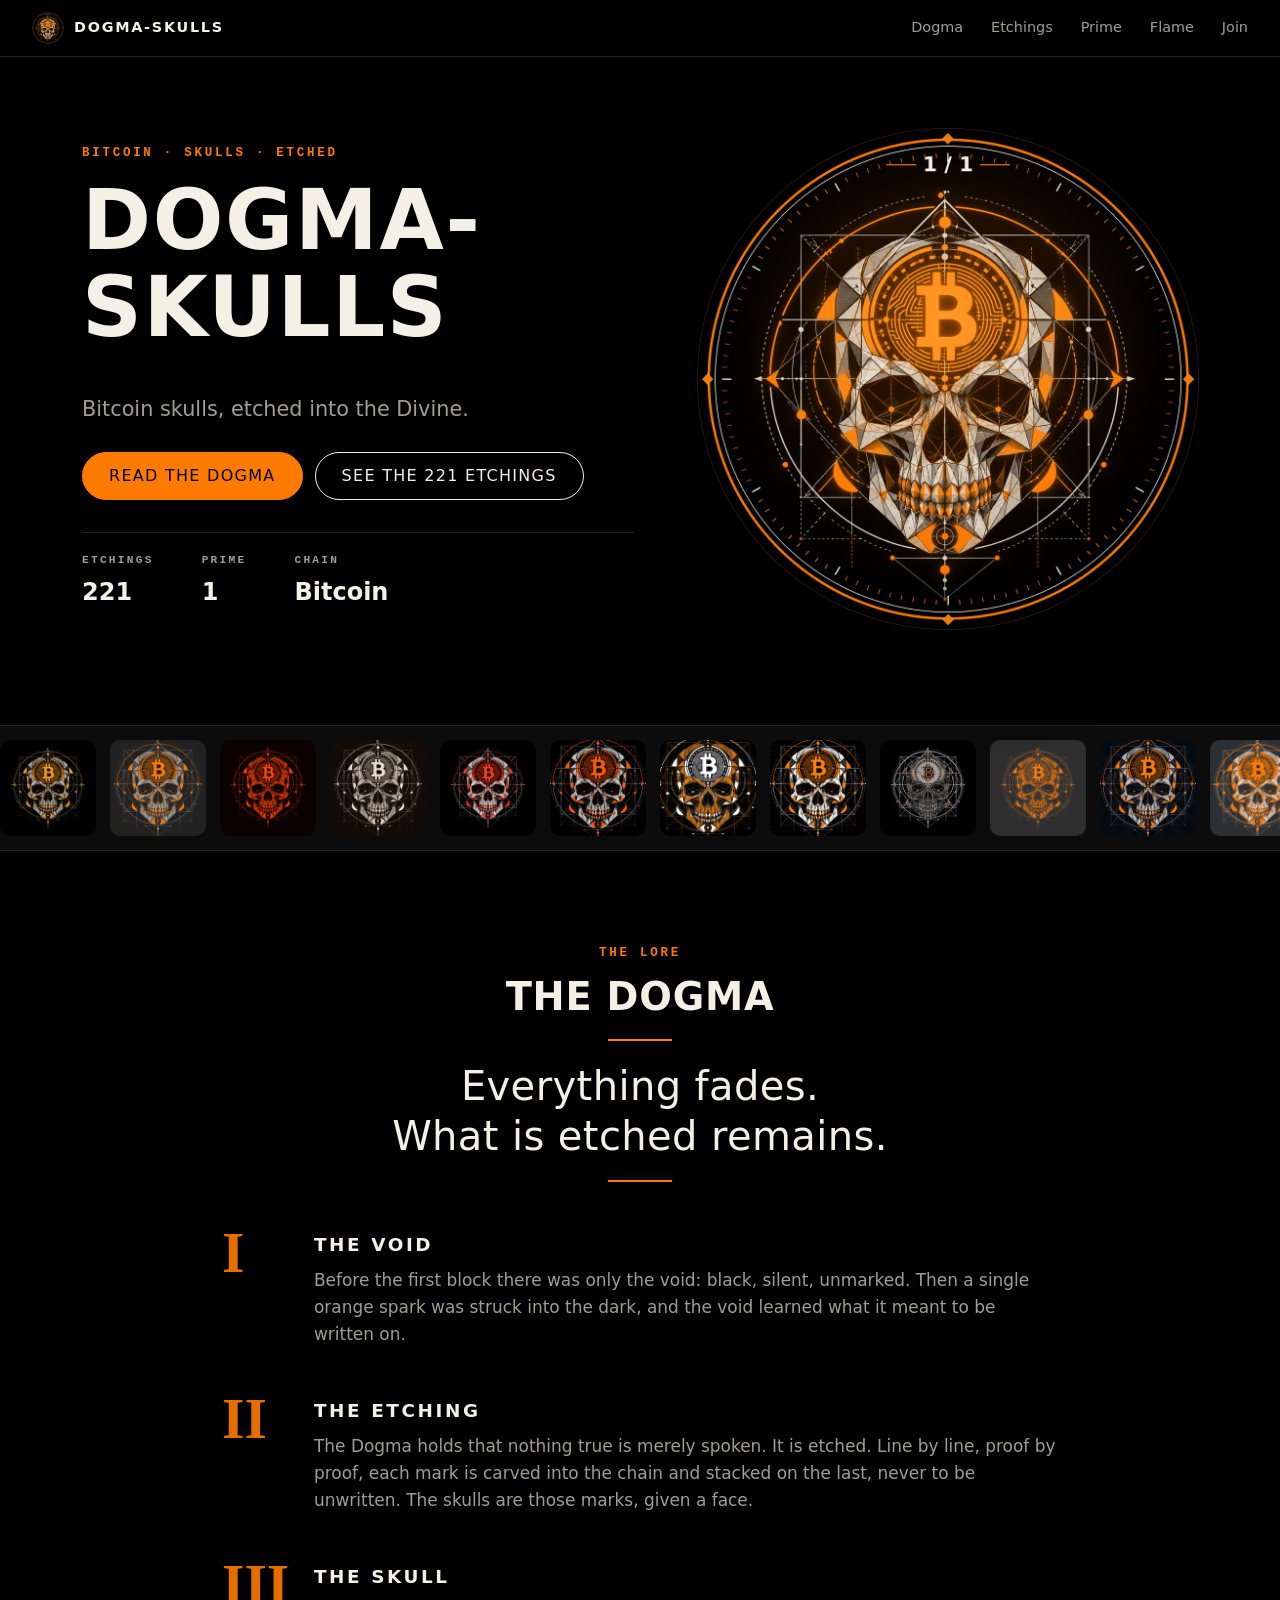
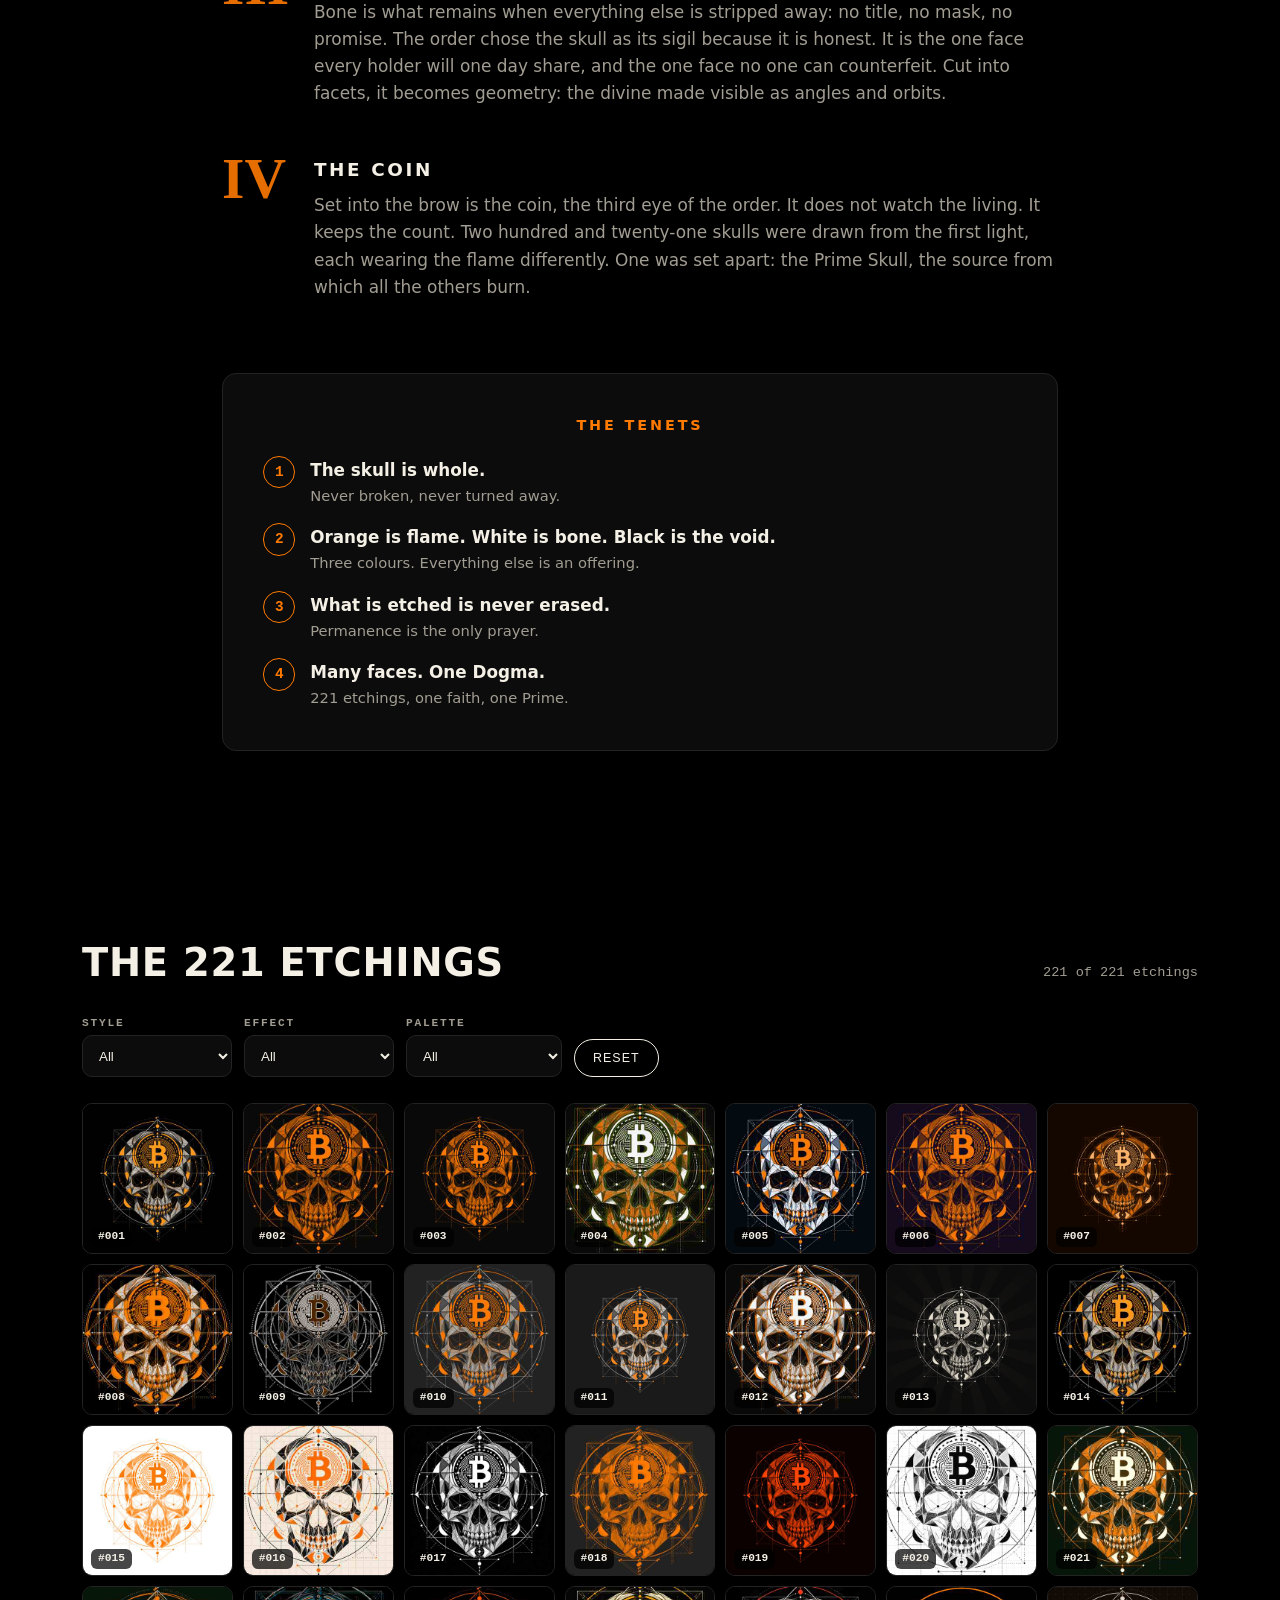
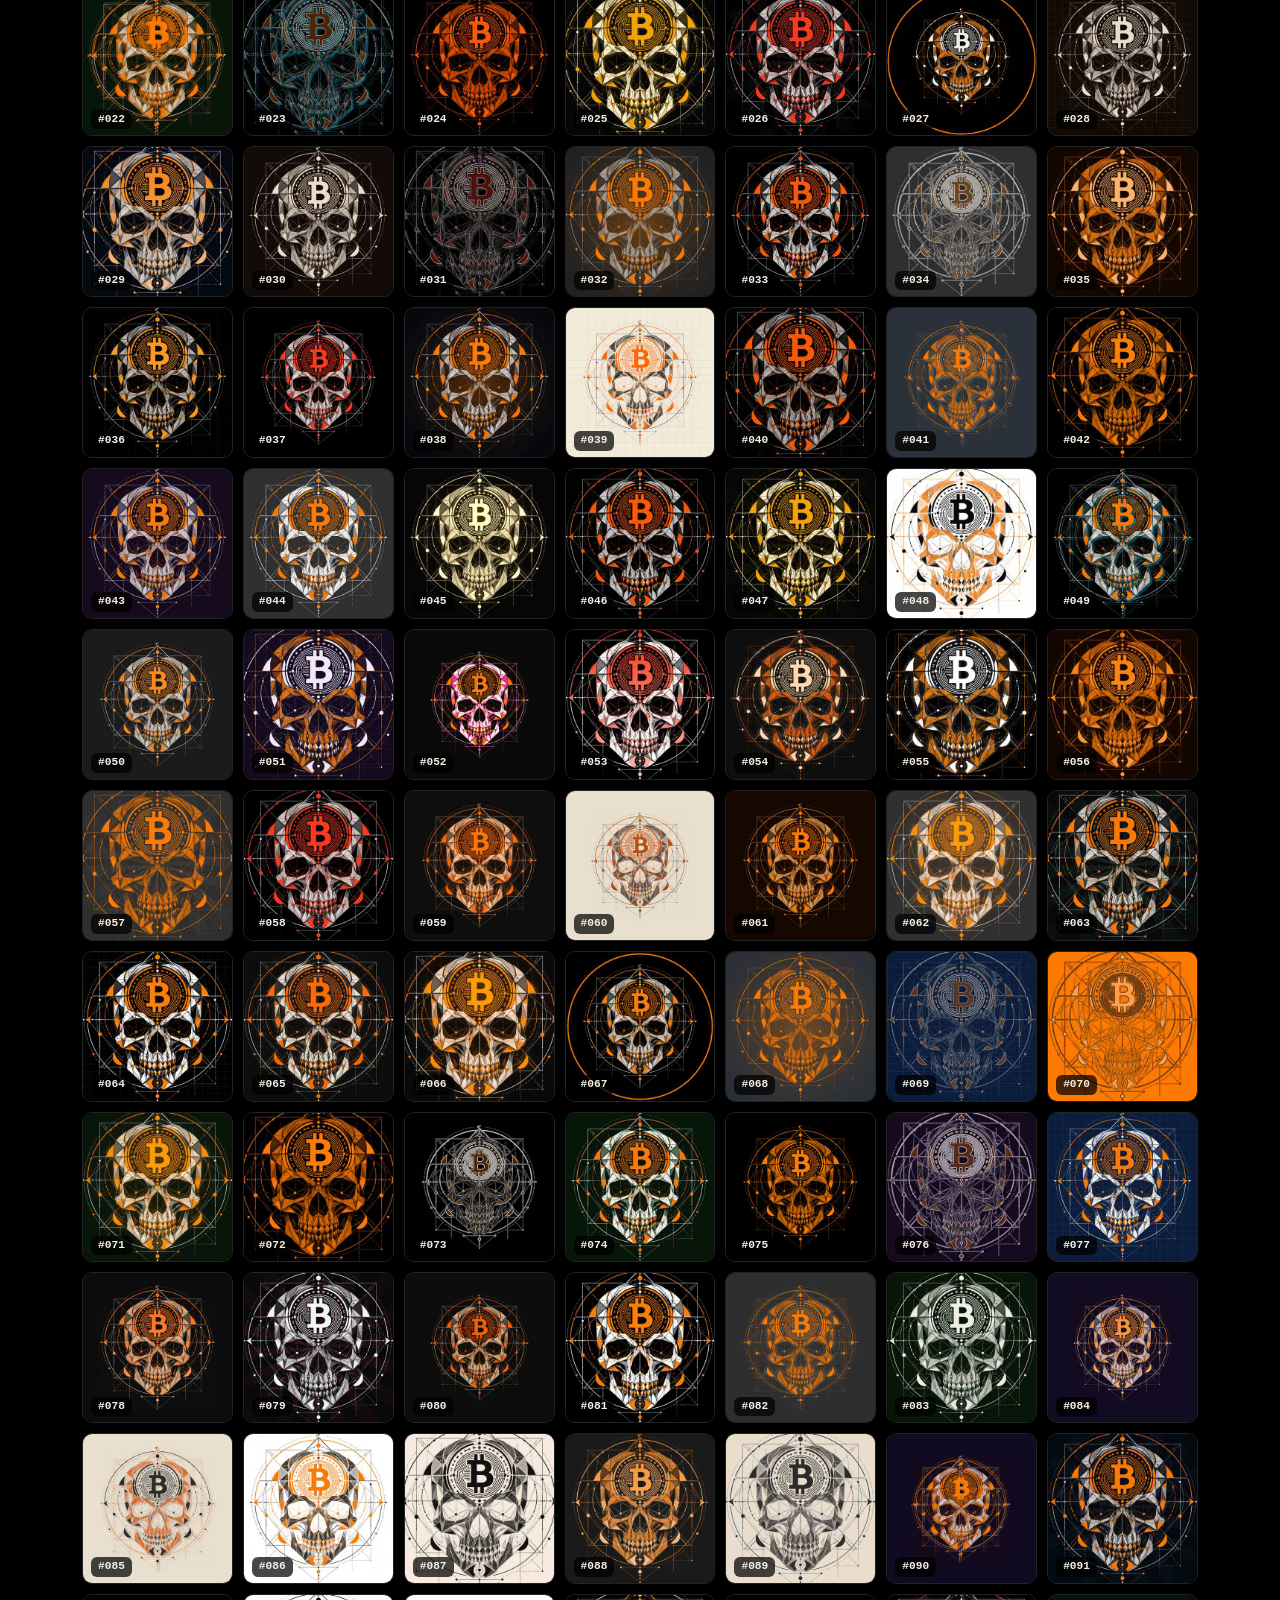
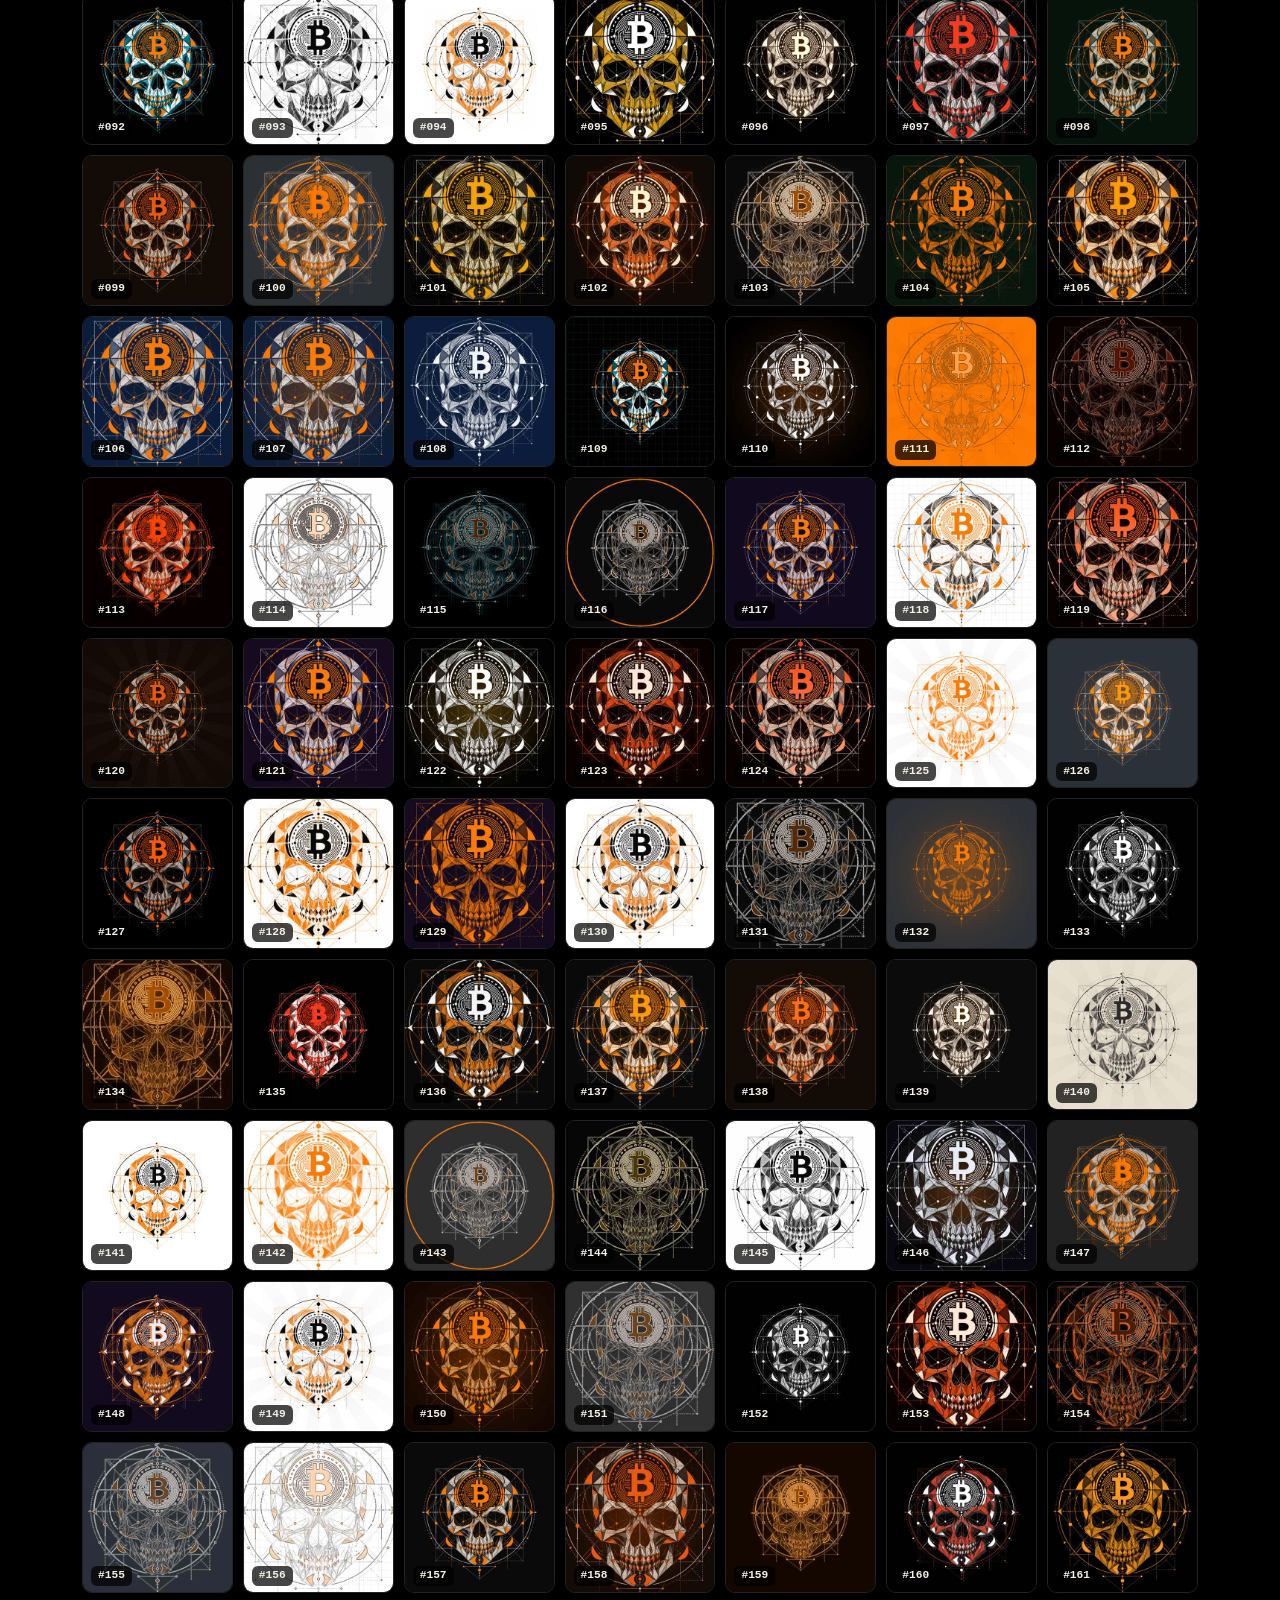
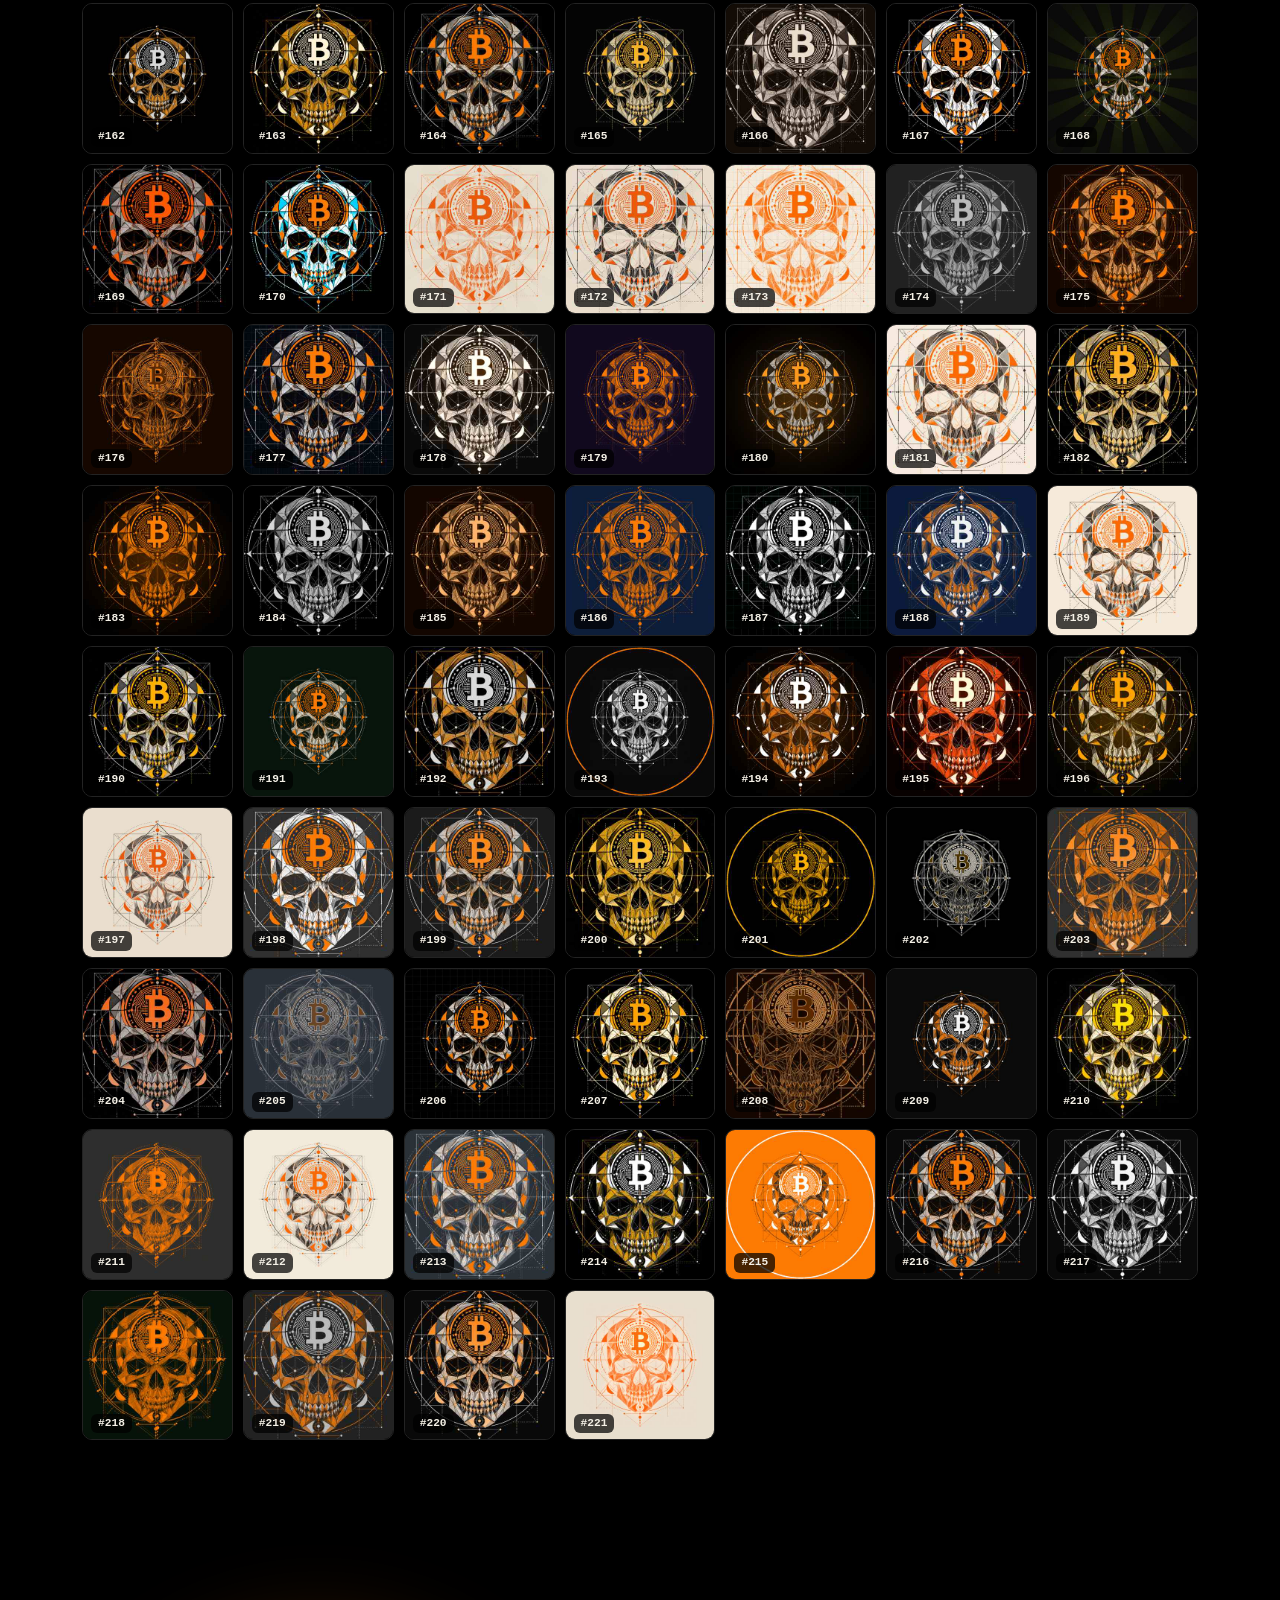
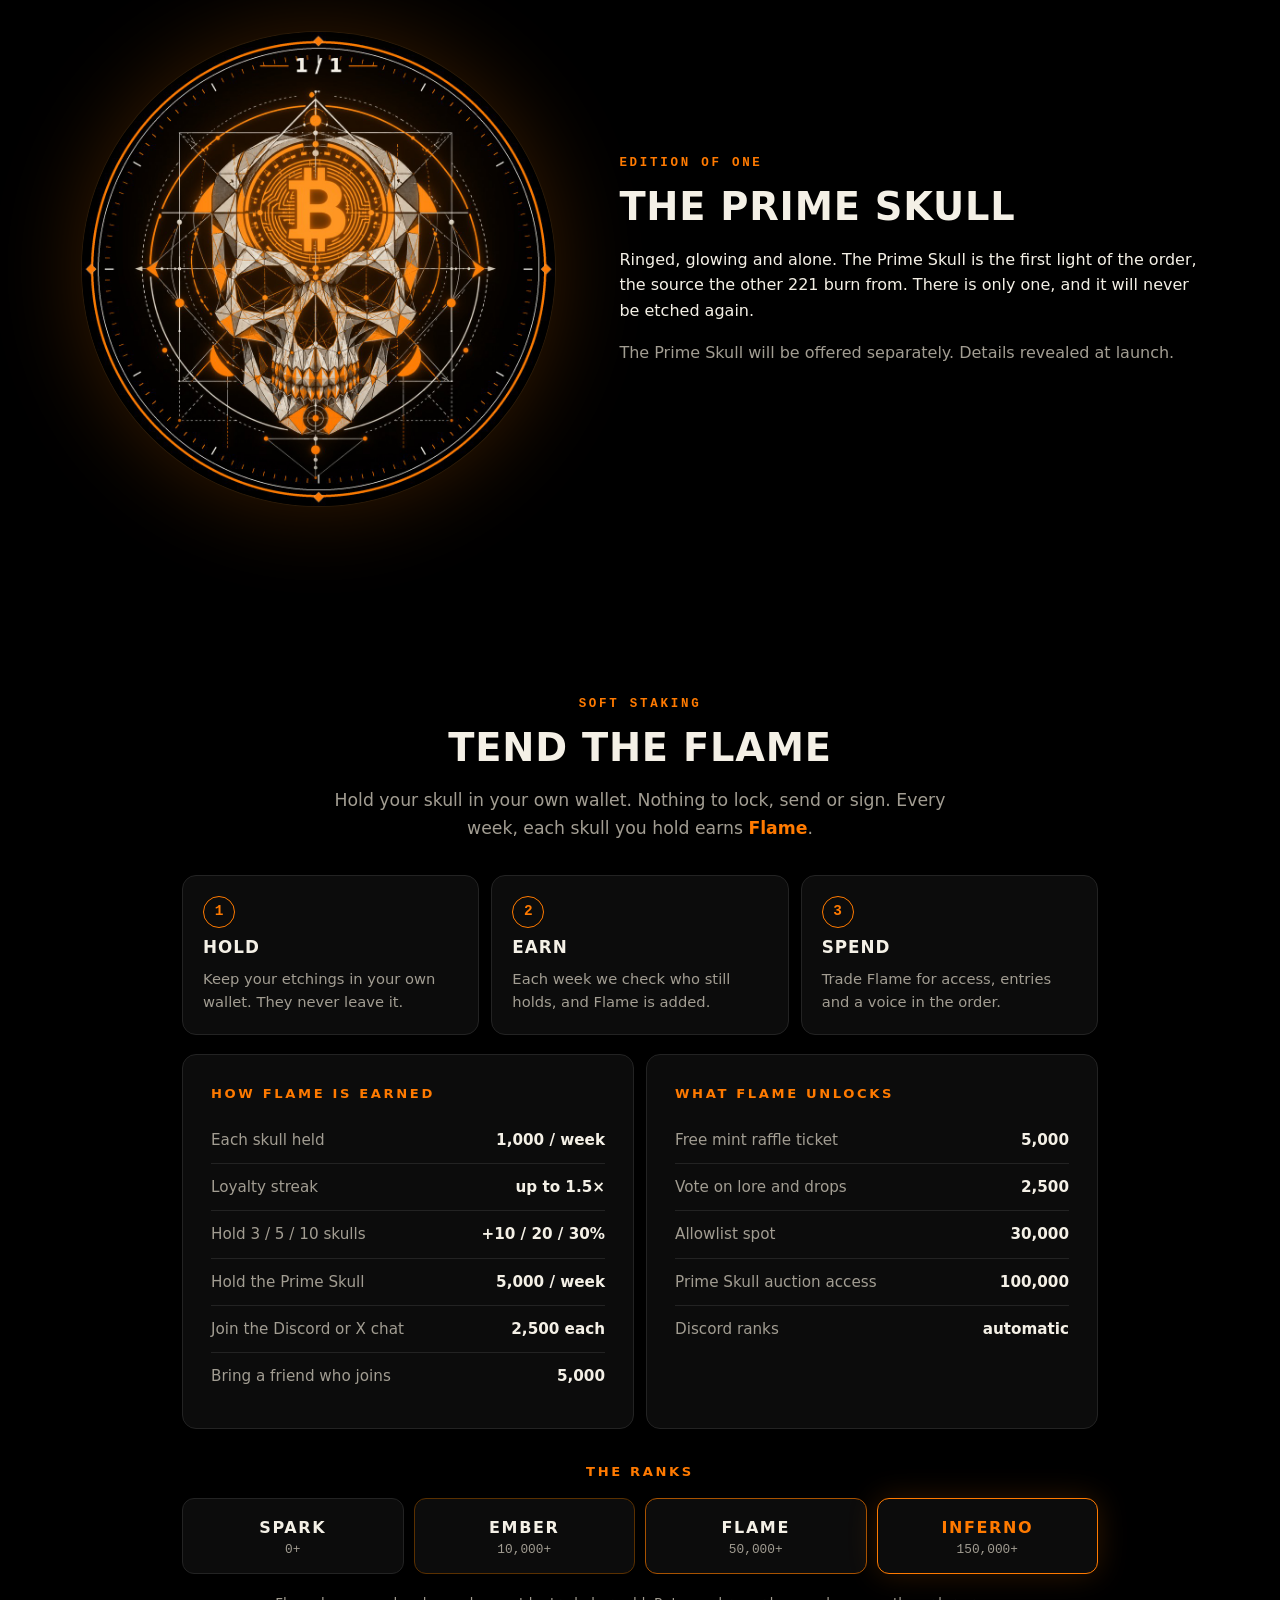
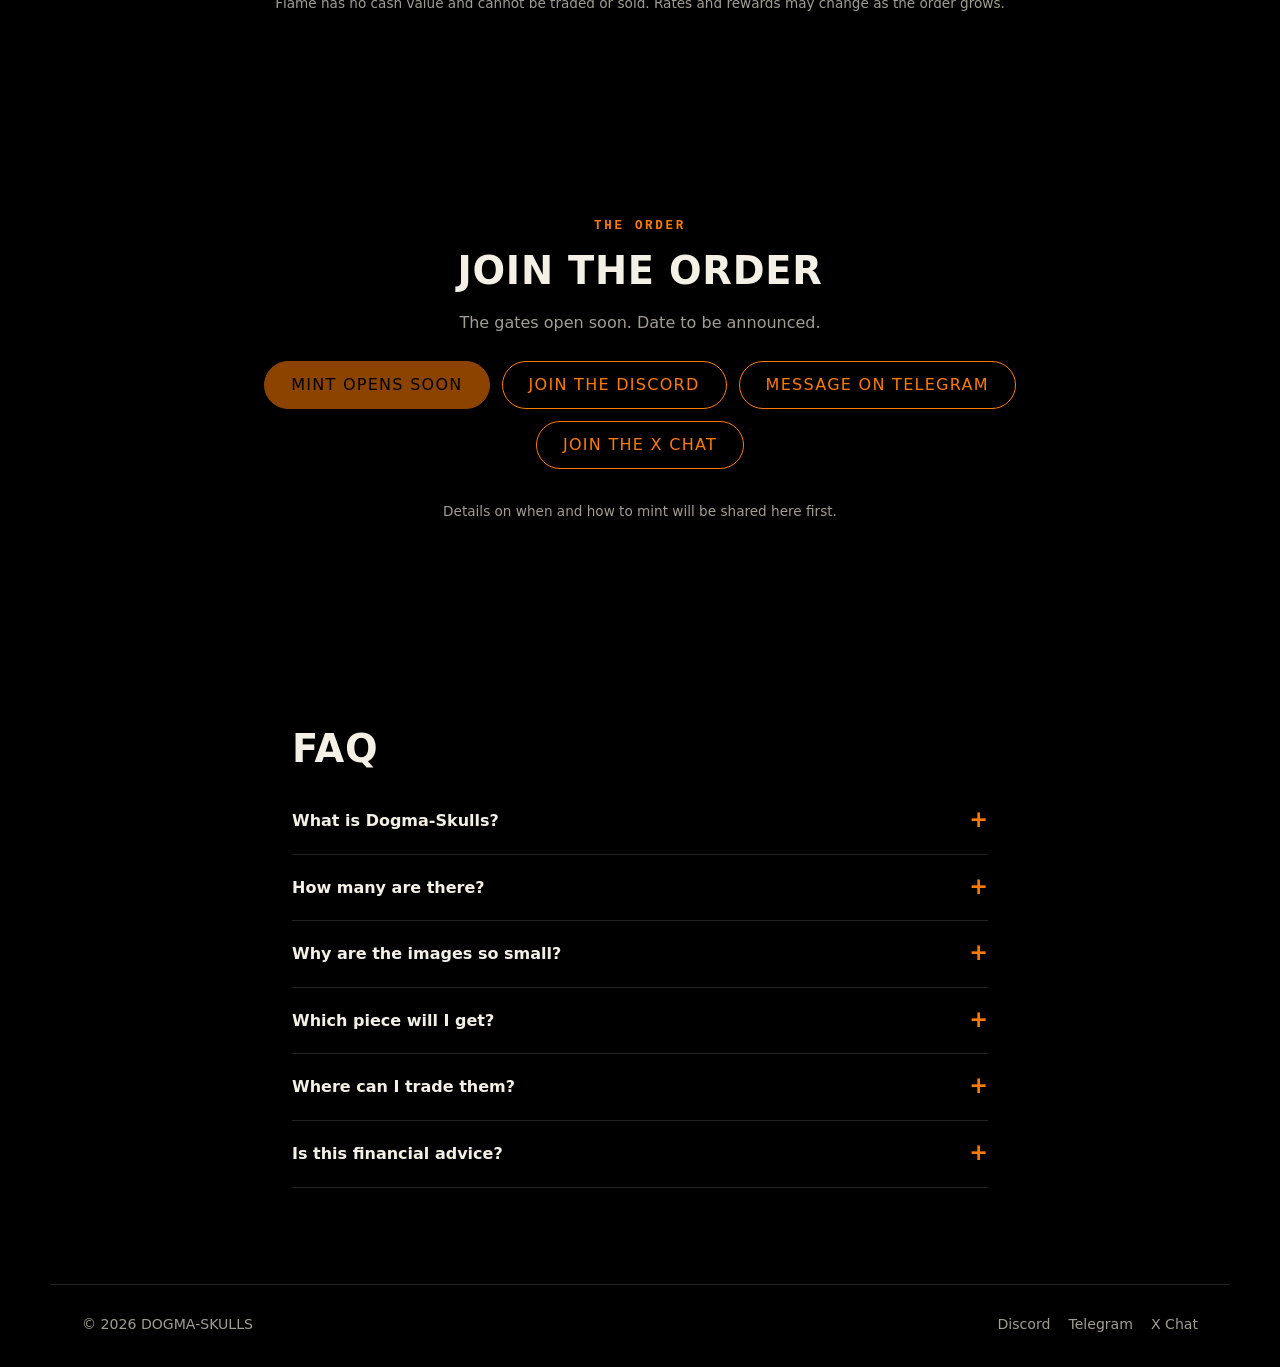
==== index.html @ 30223fea "Add Dogma-Skulls static site Full Cloudflare Pages site (gallery of 221 etchings, filters, lightbox," ====
<!doctype html>
<html lang="en">
<head>
<meta charset="utf-8">
<meta name="viewport" content="width=device-width, initial-scale=1, viewport-fit=cover">
<title>Dogma-Skulls — Bitcoin skulls, etched into the Divine</title>
<meta name="description" content="Dogma-Skulls: 221 geometric Bitcoin skull etchings in black, white and orange, plus one Prime Skull 1/1.">
<meta name="theme-color" content="#000000">
<link rel="icon" type="image/png" href="/favicon.png">
<link rel="apple-touch-icon" href="/apple-touch-icon.png">

<!-- Social previews: replace https://example.com with your real domain after you connect one -->
<meta property="og:type" content="website">
<meta property="og:title" content="Dogma-Skulls — Bitcoin skulls, etched into the Divine">
<meta property="og:description" content="221 geometric Bitcoin skull etchings, plus one Prime Skull 1/1.">
<meta property="og:image" content="https://example.com/og-image.jpg">
<meta name="twitter:card" content="summary_large_image">
<meta name="twitter:image" content="https://example.com/og-image.jpg">

<link rel="stylesheet" href="/styles.css">
</head>
<body>

<header class="nav" id="top">
  <a class="brand" href="#top" aria-label="Back to top">
    <img src="/favicon.png" width="32" height="32" alt="">
    <span data-site="name">DOGMA-SKULLS</span>
  </a>
  <nav aria-label="Primary">
    <a href="#lore">Dogma</a>
    <a href="#gallery">Etchings</a>
    <a href="#oneofone">Prime</a>
    <a href="#flame">Flame</a>
    <a href="#mint">Join</a>
  </nav>
</header>

<main>

  <!-- HERO -->
  <section class="hero">
    <div class="hero-text">
      <p class="eyebrow">Bitcoin · Skulls · Etched</p>
      <h1><span data-site="name">DOGMA-SKULLS</span></h1>
      <p class="lede" data-site="tagline">Bitcoin skulls, etched into the Divine.</p>
      <div class="cta">
        <a class="btn primary" href="#lore">Read the Dogma</a>
        <a class="btn" href="#gallery">See the 221 etchings</a>
      </div>
      <dl class="stats">
        <div><dt>Etchings</dt><dd id="statSupply">221</dd></div>
        <div><dt>Prime</dt><dd>1</dd></div>
        <div><dt>Chain</dt><dd>Bitcoin</dd></div>
      </dl>
    </div>
    <div class="hero-art">
      <img src="/img/featured-1of1.jpg" width="1024" height="1024" alt="The Prime Skull: a geometric skull with a Bitcoin coin on its brow, inside a ringed border" fetchpriority="high">
    </div>
  </section>

  <div class="strip" aria-hidden="true"><div class="strip-track" id="stripTrack"></div></div>

  <!-- LORE -->
  <section class="lore" id="lore">
    <p class="eyebrow">The lore</p>
    <h2>The Dogma</h2>
    <blockquote class="pull">Everything fades.<br>What is etched remains.</blockquote>

    <div class="chapters">
      <article>
        <span class="num">I</span>
        <h3>The Void</h3>
        <p>Before the first block there was only the void: black, silent, unmarked. Then a single orange spark was struck into the dark, and the void learned what it meant to be written on.</p>
      </article>
      <article>
        <span class="num">II</span>
        <h3>The Etching</h3>
        <p>The Dogma holds that nothing true is merely spoken. It is etched. Line by line, proof by proof, each mark is carved into the chain and stacked on the last, never to be unwritten. The skulls are those marks, given a face.</p>
      </article>
      <article>
        <span class="num">III</span>
        <h3>The Skull</h3>
        <p>Bone is what remains when everything else is stripped away: no title, no mask, no promise. The order chose the skull as its sigil because it is honest. It is the one face every holder will one day share, and the one face no one can counterfeit. Cut into facets, it becomes geometry: the divine made visible as angles and orbits.</p>
      </article>
      <article>
        <span class="num">IV</span>
        <h3>The Coin</h3>
        <p>Set into the brow is the coin, the third eye of the order. It does not watch the living. It keeps the count. Two hundred and twenty-one skulls were drawn from the first light, each wearing the flame differently. One was set apart: the Prime Skull, the source from which all the others burn.</p>
      </article>
    </div>

    <div class="tenets">
      <h3>The Tenets</h3>
      <ol>
        <li><strong>The skull is whole.</strong><span>Never broken, never turned away.</span></li>
        <li><strong>Orange is flame. White is bone. Black is the void.</strong><span>Three colours. Everything else is an offering.</span></li>
        <li><strong>What is etched is never erased.</strong><span>Permanence is the only prayer.</span></li>
        <li><strong>Many faces. One Dogma.</strong><span>221 etchings, one faith, one Prime.</span></li>
      </ol>
    </div>
  </section>

  <!-- GALLERY -->
  <section class="gallery" id="gallery">
    <div class="gallery-head">
      <h2>The 221 Etchings</h2>
      <p class="count" id="count" aria-live="polite"></p>
    </div>
    <div class="filters" role="group" aria-label="Filter the etchings">
      <label>Style <select id="fStyle"><option value="">All</option></select></label>
      <label>Effect <select id="fEffect"><option value="">All</option></select></label>
      <label>Palette <select id="fPalette"><option value="">All</option></select></label>
      <button class="btn small" id="reset" type="button">Reset</button>
    </div>
    <div class="grid" id="grid"></div>
    <p class="empty" id="empty" hidden>No etching matches those filters.</p>
  </section>

  <!-- 1/1 -->
  <section class="one" id="oneofone">
    <div class="one-art"><img src="/img/featured-1of1.jpg" width="1024" height="1024" loading="lazy" alt="The Prime Skull, the one-of-one"></div>
    <div class="one-text">
      <p class="eyebrow">Edition of one</p>
      <h2>The Prime Skull</h2>
      <p>Ringed, glowing and alone. The Prime Skull is the first light of the order, the source the other 221 burn from. There is only one, and it will never be etched again.</p>
      <p class="muted" id="oneNote"></p>
      <a class="btn primary" id="oneBtn" href="#mint" hidden>View the Prime Skull</a>
    </div>
  </section>

  <section class="flame" id="flame">
    <p class="eyebrow">Soft staking</p>
    <h2>Tend the Flame</h2>
    <p class="flame-lede">Hold your skull in your own wallet. Nothing to lock, send or sign. Every week, each skull you hold earns <strong>Flame</strong>.</p>

    <ol class="steps">
      <li><b>1</b><strong>Hold</strong><span>Keep your etchings in your own wallet. They never leave it.</span></li>
      <li><b>2</b><strong>Earn</strong><span>Each week we check who still holds, and Flame is added.</span></li>
      <li><b>3</b><strong>Spend</strong><span>Trade Flame for access, entries and a voice in the order.</span></li>
    </ol>

    <div class="panels">
      <div class="panel">
        <h3>How Flame is earned</h3>
        <ul>
          <li><span>Each skull held</span><b>1,000 / week</b></li>
          <li><span>Loyalty streak</span><b>up to 1.5&times;</b></li>
          <li><span>Hold 3 / 5 / 10 skulls</span><b>+10 / 20 / 30%</b></li>
          <li><span>Hold the Prime Skull</span><b>5,000 / week</b></li>
          <li><span>Join the Discord or X chat</span><b>2,500 each</b></li>
          <li><span>Bring a friend who joins</span><b>5,000</b></li>
        </ul>
      </div>
      <div class="panel">
        <h3>What Flame unlocks</h3>
        <ul>
          <li><span>Free mint raffle ticket</span><b>5,000</b></li>
          <li><span>Vote on lore and drops</span><b>2,500</b></li>
          <li><span>Allowlist spot</span><b>30,000</b></li>
          <li><span>Prime Skull auction access</span><b>100,000</b></li>
          <li><span>Discord ranks</span><b>automatic</b></li>
        </ul>
      </div>
    </div>

    <h3 class="ranks-title">The Ranks</h3>
    <div class="ranks">
      <div><strong>Spark</strong><span>0+</span></div>
      <div><strong>Ember</strong><span>10,000+</span></div>
      <div><strong>Flame</strong><span>50,000+</span></div>
      <div class="top"><strong>Inferno</strong><span>150,000+</span></div>
    </div>
    <p class="fine">Flame has no cash value and cannot be traded or sold. Rates and rewards may change as the order grows.</p>
  </section>

  <!-- JOIN -->
  <section class="mint" id="mint">
    <p class="eyebrow">The order</p>
    <h2>Join the Order</h2>
    <p class="muted" id="mintDate"></p>
    <div class="cta center">
      <a class="btn primary" id="mintBtn" href="#">Mint</a>
      <a class="btn" id="allowBtn" href="#" hidden>Join the allowlist</a>
      <a class="btn discord" id="discordBtn" href="#" hidden>Join the Discord</a>
      <a class="btn discord" id="telegramBtn" href="#" hidden>Message on Telegram</a>
      <a class="btn discord" id="xChatBtn" href="#" hidden>Join the X Chat</a>
    </div>
    <p class="fine">Details on when and how to mint will be shared here first.</p>
  </section>

  <!-- FAQ -->
  <section class="faq" id="faq">
    <h2>FAQ</h2>
    <details><summary>What is Dogma-Skulls?</summary><p>A Bitcoin-themed collection of 221 geometric skull etchings in black, white and orange, plus one 1/1 called the Prime Skull.</p></details>
    <details><summary>How many are there?</summary><p>221 etchings, plus the Prime Skull as a separate 1/1.</p></details>
    <details><summary>Why are the images so small?</summary><p>Each etching is a 400&times;400 image kept deliberately light, so it is practical to etch onto Bitcoin.</p></details>
    <details><summary>Which piece will I get?</summary><p>Edit this answer to match how your mint works (random, chosen, or revealed after minting).</p></details>
    <details><summary>Where can I trade them?</summary><p id="faqMarket">Secondary market details will be shared at launch.</p></details>
    <details><summary>Is this financial advice?</summary><p>No. Digital collectibles can lose value, and you should only spend what you are comfortable losing.</p></details>
  </section>
</main>

<footer class="footer">
  <span>&copy; <span id="year"></span> <span data-site="name">DOGMA-SKULLS</span></span>
  <span class="links" id="links"></span>
</footer>

<dialog id="lightbox" aria-label="Etching viewer">
  <button class="lb-close" id="lbClose" aria-label="Close">&times;</button>
  <button class="lb-nav prev" id="lbPrev" aria-label="Previous etching">&#8249;</button>
  <figure>
    <img id="lbImg" alt="" width="400" height="400">
    <figcaption>
      <strong id="lbTitle"></strong>
      <span id="lbTraits"></span>
    </figcaption>
  </figure>
  <button class="lb-nav next" id="lbNext" aria-label="Next etching">&#8250;</button>
</dialog>

<script src="/config.js"></script>
<script src="/app.js"></script>
</body>
</html>
---- styles.css ----
:root{
  --bg:#000; --panel:#0c0c0c; --line:#232323; --text:#f4f0e6; --muted:#a29d92;
  --orange:#ff7a00; --orange-soft:#ff9a3d; --radius:14px;
  --max:1180px; --gutter:clamp(16px,4vw,32px);
}
*{box-sizing:border-box}
[hidden]{display:none!important}
html{scroll-behavior:smooth;scroll-padding-top:72px;background:var(--bg)}
body{margin:0;background:var(--bg);color:var(--text);font:16px/1.6 system-ui,-apple-system,"Segoe UI",Roboto,Helvetica,Arial,sans-serif;-webkit-font-smoothing:antialiased}
img{display:block;max-width:100%;height:auto}
a{color:inherit}
h1,h2{line-height:1.05;letter-spacing:.02em;margin:0 0 .5em;text-transform:uppercase}
h1{font-size:clamp(2.6rem,8vw,5.2rem);font-weight:900}
h2{font-size:clamp(1.6rem,4vw,2.4rem);font-weight:800}
p{margin:0 0 1em}
section{max-width:var(--max);margin:0 auto;padding:clamp(48px,9vw,96px) var(--gutter)}
.eyebrow{font:600 .78rem/1 ui-monospace,SFMono-Regular,Menlo,monospace;letter-spacing:.22em;text-transform:uppercase;color:var(--orange);margin-bottom:1.1rem}
.muted{color:var(--muted)}
.fine{color:var(--muted);font-size:.85rem;text-align:center;margin-top:1.2rem}

/* nav */
.nav{position:sticky;top:0;z-index:20;display:flex;justify-content:space-between;align-items:center;gap:16px;padding:12px var(--gutter);background:rgba(0,0,0,.82);backdrop-filter:blur(10px);border-bottom:1px solid var(--line)}
.brand{display:flex;align-items:center;gap:10px;text-decoration:none;font-weight:800;letter-spacing:.12em;font-size:.9rem}
.brand img{border-radius:50%}
.nav nav{display:flex;gap:clamp(12px,3vw,28px)}
.nav nav a{text-decoration:none;color:var(--muted);font-size:.9rem;transition:color .15s}
.nav nav a:hover{color:var(--orange)}

/* buttons */
.btn{display:inline-flex;align-items:center;justify-content:center;min-height:48px;padding:0 26px;border:1.5px solid var(--text);border-radius:999px;background:transparent;color:var(--text);font:700 .9rem/1 inherit;letter-spacing:.08em;text-transform:uppercase;text-decoration:none;cursor:pointer;transition:transform .15s,background .15s,color .15s,border-color .15s}
.btn:hover{transform:translateY(-2px);border-color:var(--orange);color:var(--orange)}
.btn.primary{background:var(--orange);border-color:var(--orange);color:#000}
.btn.primary:hover{background:var(--orange-soft);border-color:var(--orange-soft);color:#000}
.btn.discord{border-color:var(--orange);color:var(--orange)}
.btn.discord:hover{background:var(--orange);color:#000}
.btn.small{min-height:38px;padding:0 18px;font-size:.78rem}
.btn[aria-disabled="true"]{opacity:.55;pointer-events:none}
.btn:focus-visible,select:focus-visible,summary:focus-visible,.tile:focus-visible,.lb-nav:focus-visible,.lb-close:focus-visible{outline:2px solid var(--orange);outline-offset:3px}

/* hero */
.hero{display:grid;grid-template-columns:1.05fr .95fr;gap:clamp(24px,5vw,64px);align-items:center;padding-top:clamp(32px,6vw,72px)}
.lede{font-size:clamp(1.05rem,2.2vw,1.3rem);color:var(--muted);max-width:34ch}
.cta{display:flex;flex-wrap:wrap;gap:12px;margin:1.6rem 0 2rem}
.cta.center{justify-content:center}
.stats{display:flex;gap:clamp(20px,5vw,48px);margin:0;padding-top:1.4rem;border-top:1px solid var(--line)}
.stats dt{font:600 .7rem/1 ui-monospace,Menlo,monospace;letter-spacing:.2em;text-transform:uppercase;color:var(--muted);margin-bottom:.4rem}
.stats dd{margin:0;font-size:1.5rem;font-weight:800}
.hero-art{position:relative;isolation:isolate}
.hero-art::before{content:"";position:absolute;inset:6%;z-index:-1;border-radius:50%;background:radial-gradient(circle,rgba(255,122,0,.42),rgba(255,122,0,0) 68%);filter:blur(28px)}
.hero-art img{border-radius:50%;box-shadow:0 0 0 1px #2a1a08,0 30px 80px rgba(0,0,0,.7)}

/* strip */
.strip{overflow:hidden;border-block:1px solid var(--line);background:var(--panel);padding:14px 0}
.strip-track{display:flex;gap:14px;width:max-content;animation:slide 70s linear infinite}
.strip-track img{width:96px;height:96px;border-radius:10px;flex:none}
@keyframes slide{to{transform:translateX(-50%)}}

/* lore */
.lore{max-width:900px}
.lore>.eyebrow,.lore>h2{text-align:center}
.pull{margin:1.4rem auto 3rem;padding:0;text-align:center;font-size:clamp(1.5rem,4.2vw,2.5rem);font-weight:300;line-height:1.25;letter-spacing:.01em;color:var(--text)}
.pull::before,.pull::after{content:"";display:block;width:64px;height:2px;background:var(--orange);margin:1.2rem auto}
.chapters{display:grid;gap:clamp(28px,5vw,48px);margin-bottom:clamp(40px,7vw,72px)}
.chapters article{position:relative;padding-left:clamp(56px,10vw,92px)}
.chapters .num{position:absolute;left:0;top:-.1em;font:900 clamp(2.4rem,6vw,3.6rem)/1 Georgia,"Times New Roman",serif;color:var(--orange);opacity:.9}
.chapters h3{margin:0 0 .4em;font-size:1.15rem;letter-spacing:.14em;text-transform:uppercase}
.chapters p{margin:0;color:var(--muted);font-size:1.06rem}
.tenets{border:1px solid var(--line);border-radius:var(--radius);background:var(--panel);padding:clamp(22px,4vw,40px)}
.tenets h3{margin:0 0 1.2rem;text-align:center;letter-spacing:.2em;text-transform:uppercase;font-size:.9rem;color:var(--orange)}
.tenets ol{margin:0;padding:0;list-style:none;counter-reset:t;display:grid;gap:16px}
.tenets li{counter-increment:t;display:grid;grid-template-columns:2.2rem 1fr;column-gap:12px;align-items:baseline}
.tenets li::before{content:counter(t);grid-row:span 2;font:700 .9rem/1 ui-monospace,Menlo,monospace;color:var(--orange);border:1px solid var(--orange);border-radius:50%;width:1.9rem;height:1.9rem;display:grid;place-items:center}
.tenets li strong{font-size:1.05rem}
.tenets li span{color:var(--muted);font-size:.92rem}

/* about (unused, kept for reuse) */
.about{max-width:860px;text-align:center}
.about p{color:var(--muted);font-size:1.08rem}
.pillars{list-style:none;margin:2.4rem 0 0;padding:0;display:grid;grid-template-columns:repeat(3,1fr);gap:14px;text-align:left}
.pillars li{background:var(--panel);border:1px solid var(--line);border-radius:var(--radius);padding:20px}
.pillars strong{display:block;margin-bottom:6px;color:var(--orange);letter-spacing:.04em}
.pillars span{color:var(--muted);font-size:.92rem}

/* gallery */
.gallery-head{display:flex;justify-content:space-between;align-items:baseline;gap:16px;flex-wrap:wrap}
.count{color:var(--muted);font:500 .85rem/1 ui-monospace,Menlo,monospace}
.filters{display:flex;flex-wrap:wrap;gap:12px;align-items:end;margin:1rem 0 1.6rem}
.filters label{display:grid;gap:6px;font:600 .7rem/1 ui-monospace,Menlo,monospace;letter-spacing:.16em;text-transform:uppercase;color:var(--muted)}
select{min-height:42px;min-width:150px;padding:0 12px;background:var(--panel);color:var(--text);border:1px solid var(--line);border-radius:10px;font:500 .9rem inherit}
.grid{display:grid;grid-template-columns:repeat(auto-fill,minmax(148px,1fr));gap:10px}
.tile{position:relative;padding:0;border:1px solid var(--line);border-radius:10px;overflow:hidden;background:var(--panel);cursor:pointer;aspect-ratio:1;transition:transform .15s,border-color .15s}
.tile:hover{transform:translateY(-3px);border-color:var(--orange)}
.tile img{width:100%;height:100%;object-fit:cover}
.tile span{position:absolute;left:8px;bottom:6px;padding:2px 7px;border-radius:6px;background:rgba(0,0,0,.72);font:600 .7rem/1.4 ui-monospace,Menlo,monospace;color:var(--text)}
.empty{text-align:center;color:var(--muted);padding:3rem 0}

/* 1/1 */
.one{display:grid;grid-template-columns:.9fr 1.1fr;gap:clamp(24px,5vw,64px);align-items:center}
.one-art img{border-radius:50%;box-shadow:0 0 0 1px #2a1a08,0 0 90px rgba(255,122,0,.22)}

/* mint */
.mint{text-align:center;max-width:860px}
.prices{display:grid;grid-template-columns:repeat(auto-fit,minmax(220px,1fr));gap:14px;margin:1.6rem 0}
.price{background:var(--panel);border:1px solid var(--line);border-radius:var(--radius);padding:26px 20px}
.price.hot{border-color:var(--orange);box-shadow:0 0 40px rgba(255,122,0,.12)}
.price small{display:block;font:600 .7rem/1 ui-monospace,Menlo,monospace;letter-spacing:.2em;text-transform:uppercase;color:var(--muted);margin-bottom:.7rem}
.price b{display:block;font-size:2rem;font-weight:900}
.price em{font-style:normal;color:var(--muted);font-size:.9rem}

/* faq */
.faq{max-width:760px}
details{border-bottom:1px solid var(--line);padding:4px 0}
summary{cursor:pointer;list-style:none;padding:16px 0;font-weight:700;display:flex;justify-content:space-between;gap:12px}
summary::-webkit-details-marker{display:none}
summary::after{content:"+";color:var(--orange);font-size:1.4rem;line-height:1}
details[open] summary::after{content:"−"}
details p{color:var(--muted);padding-bottom:12px}

/* footer */
.footer{display:flex;flex-wrap:wrap;justify-content:space-between;gap:12px;max-width:var(--max);margin:0 auto;padding:28px var(--gutter) calc(28px + env(safe-area-inset-bottom));border-top:1px solid var(--line);color:var(--muted);font-size:.88rem}
.links{display:flex;gap:18px}
.links a{text-decoration:none}.links a:hover{color:var(--orange)}

/* lightbox */
dialog{width:min(94vw,560px);padding:20px;border:1px solid var(--line);border-radius:18px;background:#050505;color:var(--text)}
dialog::backdrop{background:rgba(0,0,0,.86);backdrop-filter:blur(4px)}
dialog figure{margin:0;text-align:center}
dialog img{width:100%;max-width:440px;height:auto;margin:0 auto;border-radius:12px}
figcaption{display:grid;gap:4px;margin-top:14px}
#lbTraits{color:var(--muted);font-size:.9rem}
.lb-close{position:absolute;top:8px;right:10px;width:44px;height:44px;background:none;border:0;color:var(--text);font-size:2rem;cursor:pointer}
.lb-nav{position:absolute;top:50%;transform:translateY(-50%);width:44px;height:64px;background:rgba(0,0,0,.55);border:1px solid var(--line);border-radius:10px;color:var(--text);font-size:2rem;cursor:pointer}
.lb-nav.prev{left:-6px}.lb-nav.next{right:-6px}
.lb-nav:hover,.lb-close:hover{color:var(--orange)}

@media (max-width:820px){
  .hero,.one{grid-template-columns:1fr}
  .hero-art{order:-1;max-width:420px;margin:0 auto}
  .one-art{max-width:380px;margin:0 auto}
  .pillars{grid-template-columns:1fr}
  .nav nav a:nth-child(2){display:none}
}
@media (max-width:480px){
  .grid{grid-template-columns:repeat(3,1fr);gap:6px}
  .tile span{font-size:.62rem;left:5px;bottom:4px}
  select{min-width:0;width:100%}
  .filters label{flex:1 1 140px}
}

/* flame / soft staking */
.flame{max-width:980px;text-align:center}
.flame-lede{color:var(--muted);font-size:1.08rem;max-width:56ch;margin:0 auto 2rem}
.flame-lede strong{color:var(--orange)}
.steps{list-style:none;margin:0 0 1.2rem;padding:0;display:grid;grid-template-columns:repeat(3,1fr);gap:12px;text-align:left}
.steps li{background:var(--panel);border:1px solid var(--line);border-radius:14px;padding:20px;display:grid;gap:6px}
.steps b{width:2rem;height:2rem;display:grid;place-items:center;border:1px solid var(--orange);border-radius:50%;color:var(--orange);font:700 .9rem/1 ui-monospace,Menlo,monospace}
.steps strong{font-size:1.05rem;letter-spacing:.06em;text-transform:uppercase}
.steps span{color:var(--muted);font-size:.92rem}
.panels{display:grid;grid-template-columns:1fr 1fr;gap:12px;text-align:left;margin-bottom:2rem}
.panel{background:var(--panel);border:1px solid var(--line);border-radius:14px;padding:clamp(18px,3vw,28px)}
.panel h3{margin:0 0 .8rem;font-size:.82rem;letter-spacing:.2em;text-transform:uppercase;color:var(--orange)}
.panel ul{list-style:none;margin:0;padding:0}
.panel li{display:flex;justify-content:space-between;gap:14px;padding:11px 0;border-top:1px solid var(--line);font-size:.95rem}
.panel li:first-child{border-top:0}
.panel li span{color:var(--muted)}
.panel li b{white-space:nowrap;color:var(--text)}
.ranks-title{margin:0 0 1rem;font-size:.82rem;letter-spacing:.2em;text-transform:uppercase;color:var(--orange)}
.ranks{display:grid;grid-template-columns:repeat(4,1fr);gap:10px}
.ranks div{border:1px solid var(--line);border-radius:12px;padding:16px 8px;background:var(--panel);display:grid;gap:4px}
.ranks strong{letter-spacing:.1em;text-transform:uppercase}
.ranks span{color:var(--muted);font:500 .8rem/1 ui-monospace,Menlo,monospace}
.ranks div:nth-child(2){border-color:#5a3000}
.ranks div:nth-child(3){border-color:#a85200}
.ranks .top{border-color:var(--orange);box-shadow:0 0 30px rgba(255,122,0,.18)}
.ranks .top strong{color:var(--orange)}
@media (max-width:760px){.steps,.panels{grid-template-columns:1fr}.ranks{grid-template-columns:repeat(2,1fr)}}
@media (max-width:520px){.nav nav a:nth-child(3){display:none}}
@media (prefers-reduced-motion:reduce){
  html{scroll-behavior:auto}
  .strip-track{animation:none}
  .btn,.tile{transition:none}
}
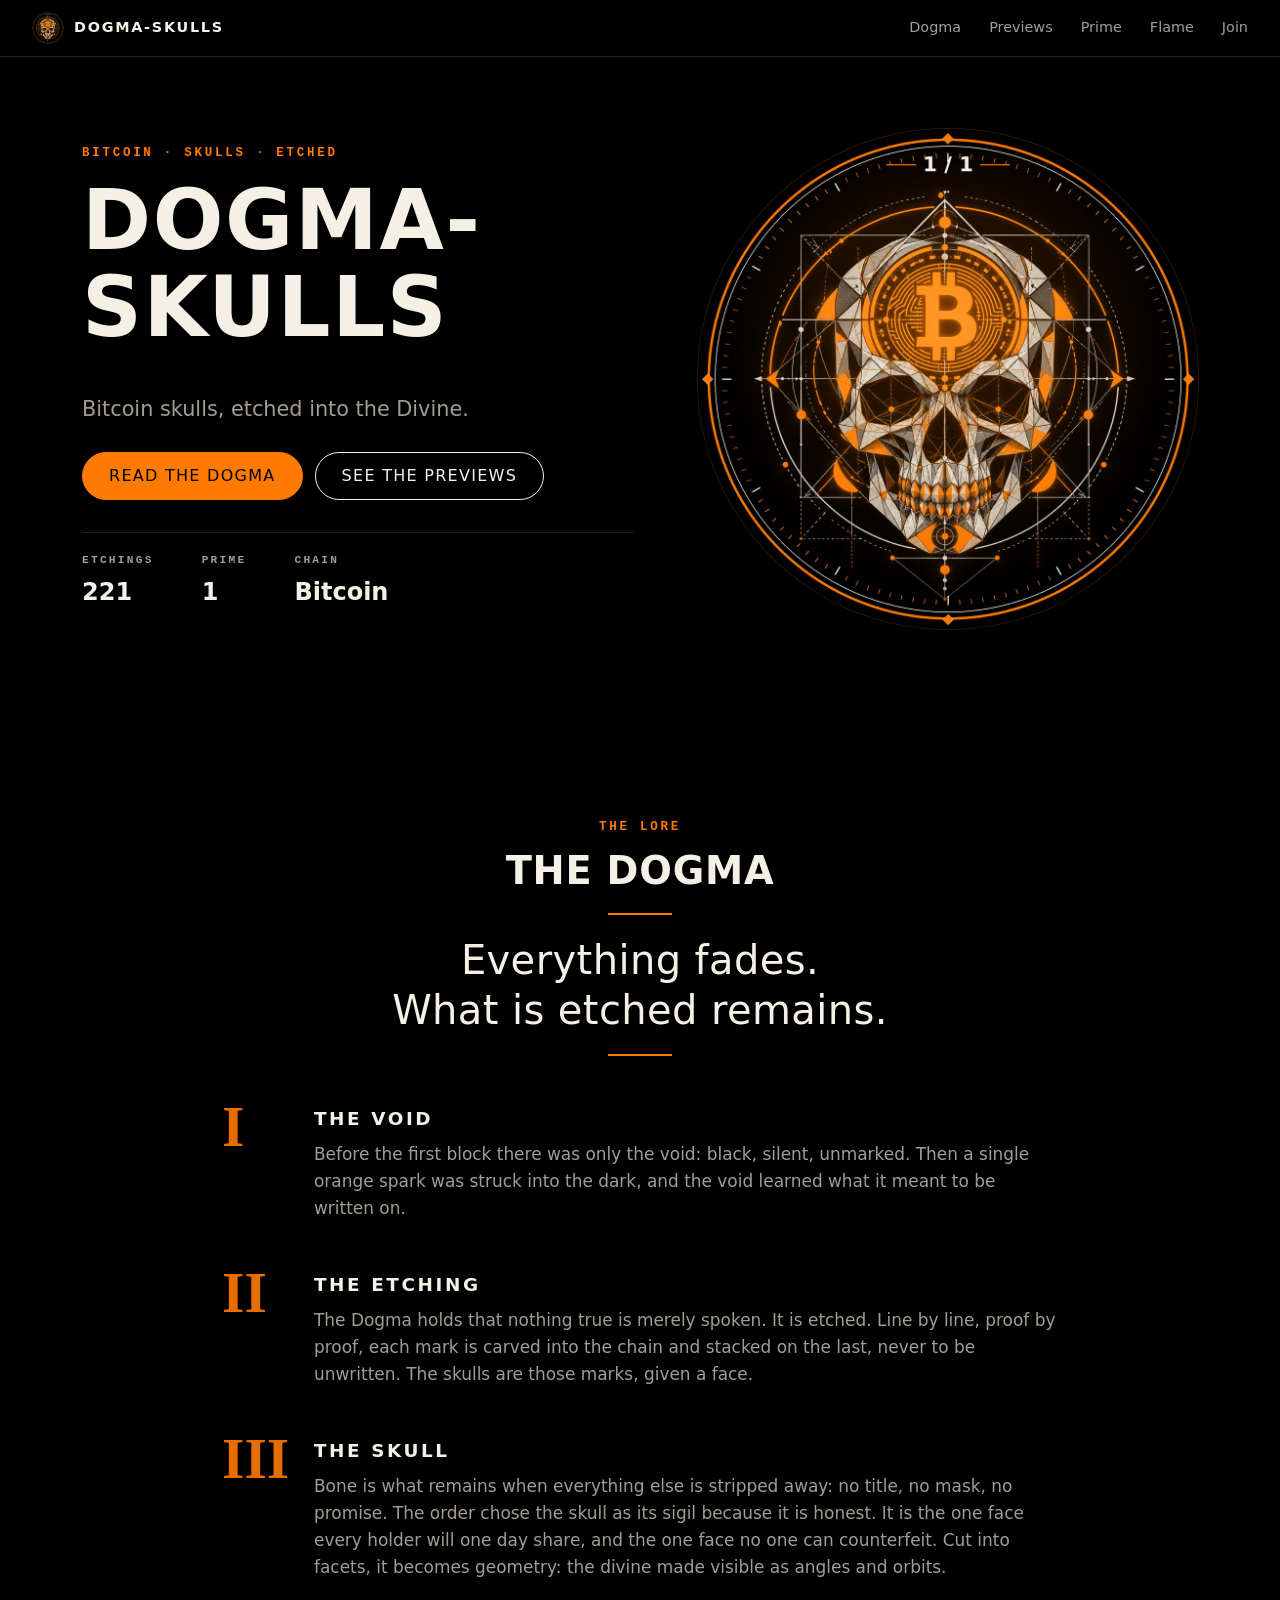
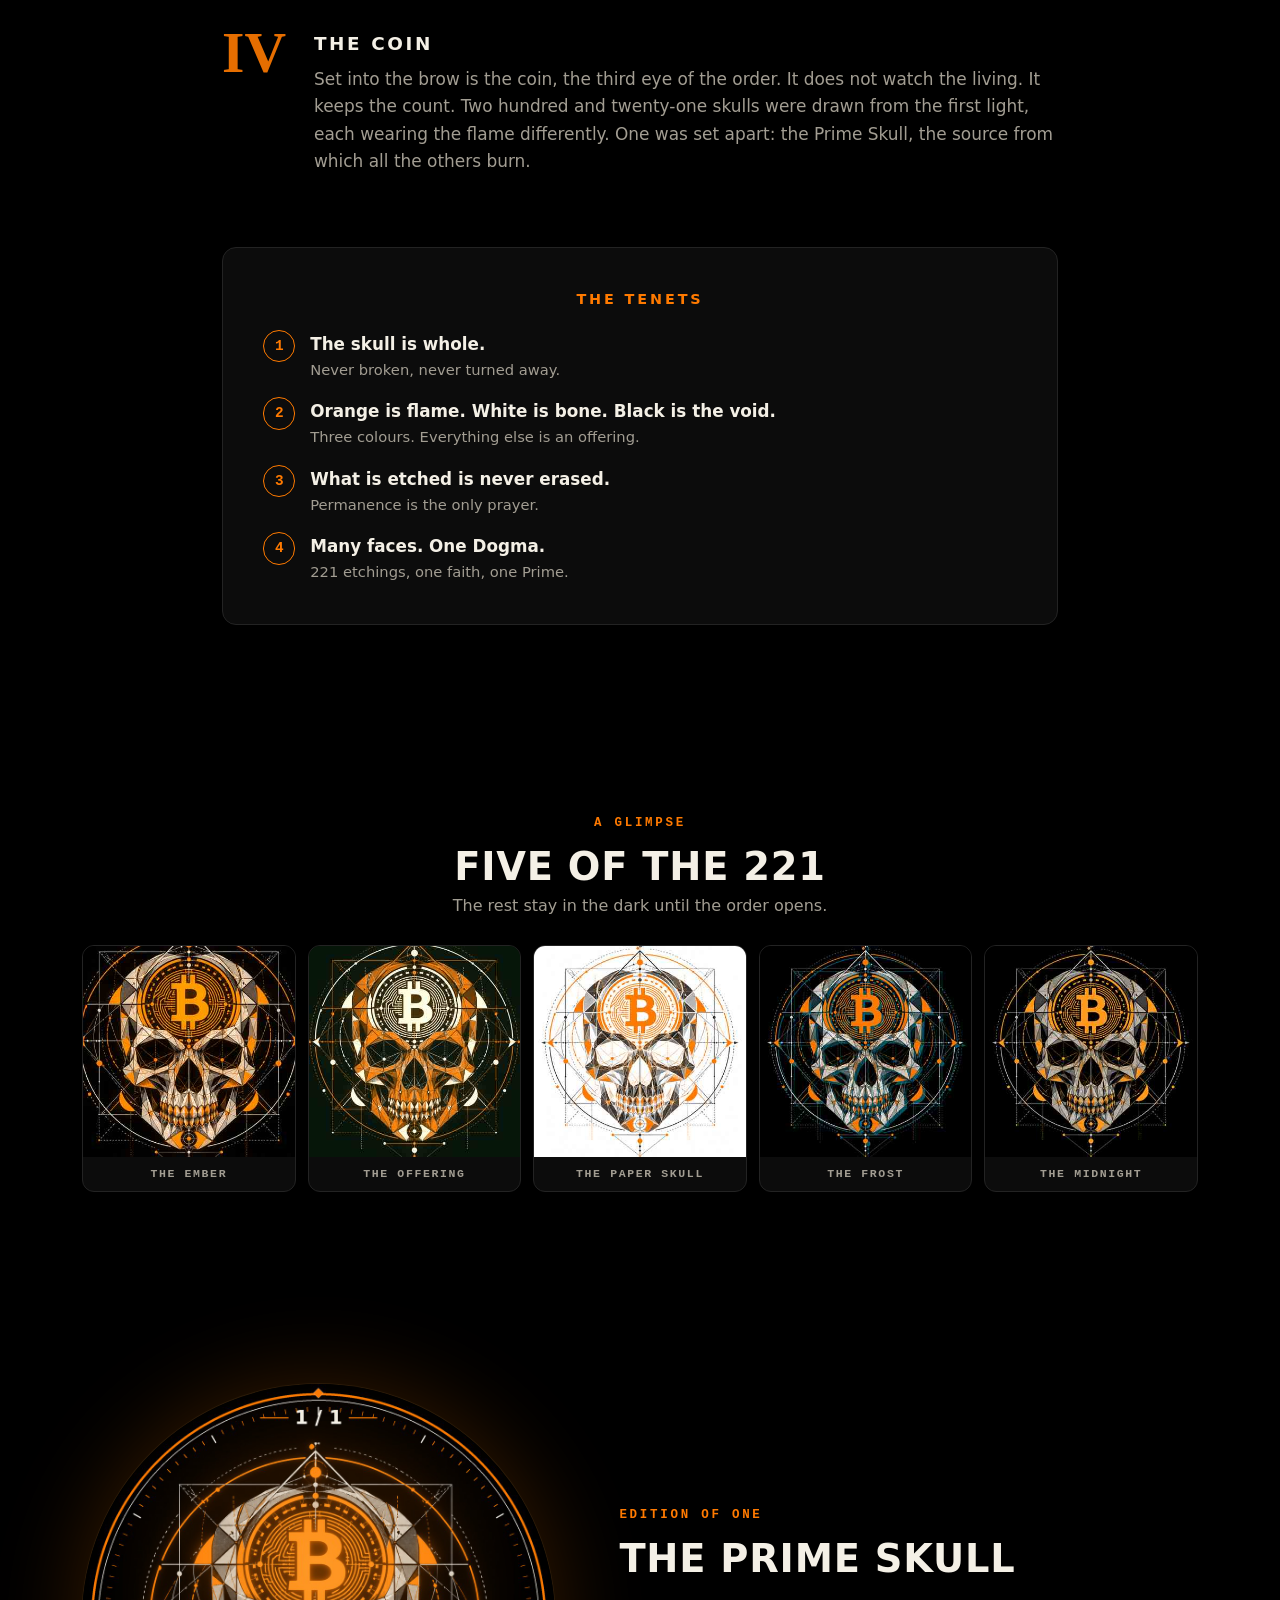
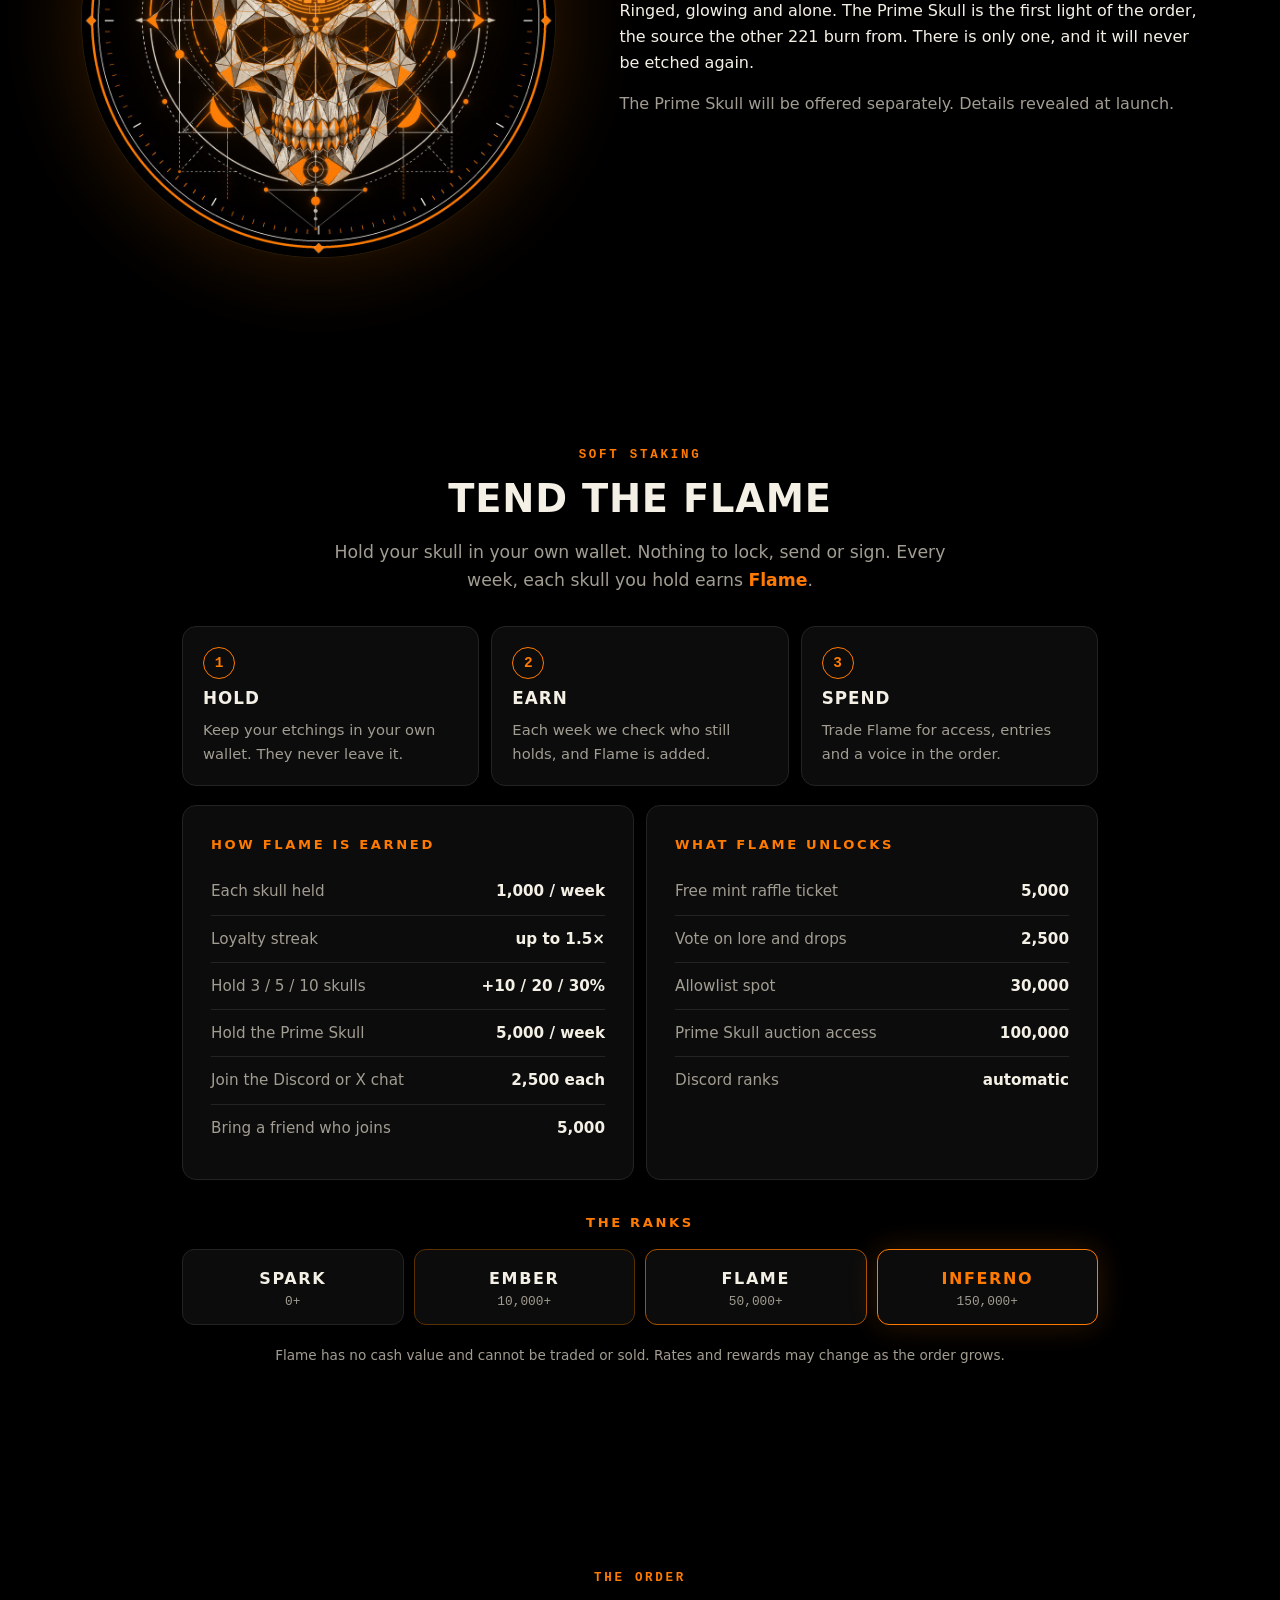
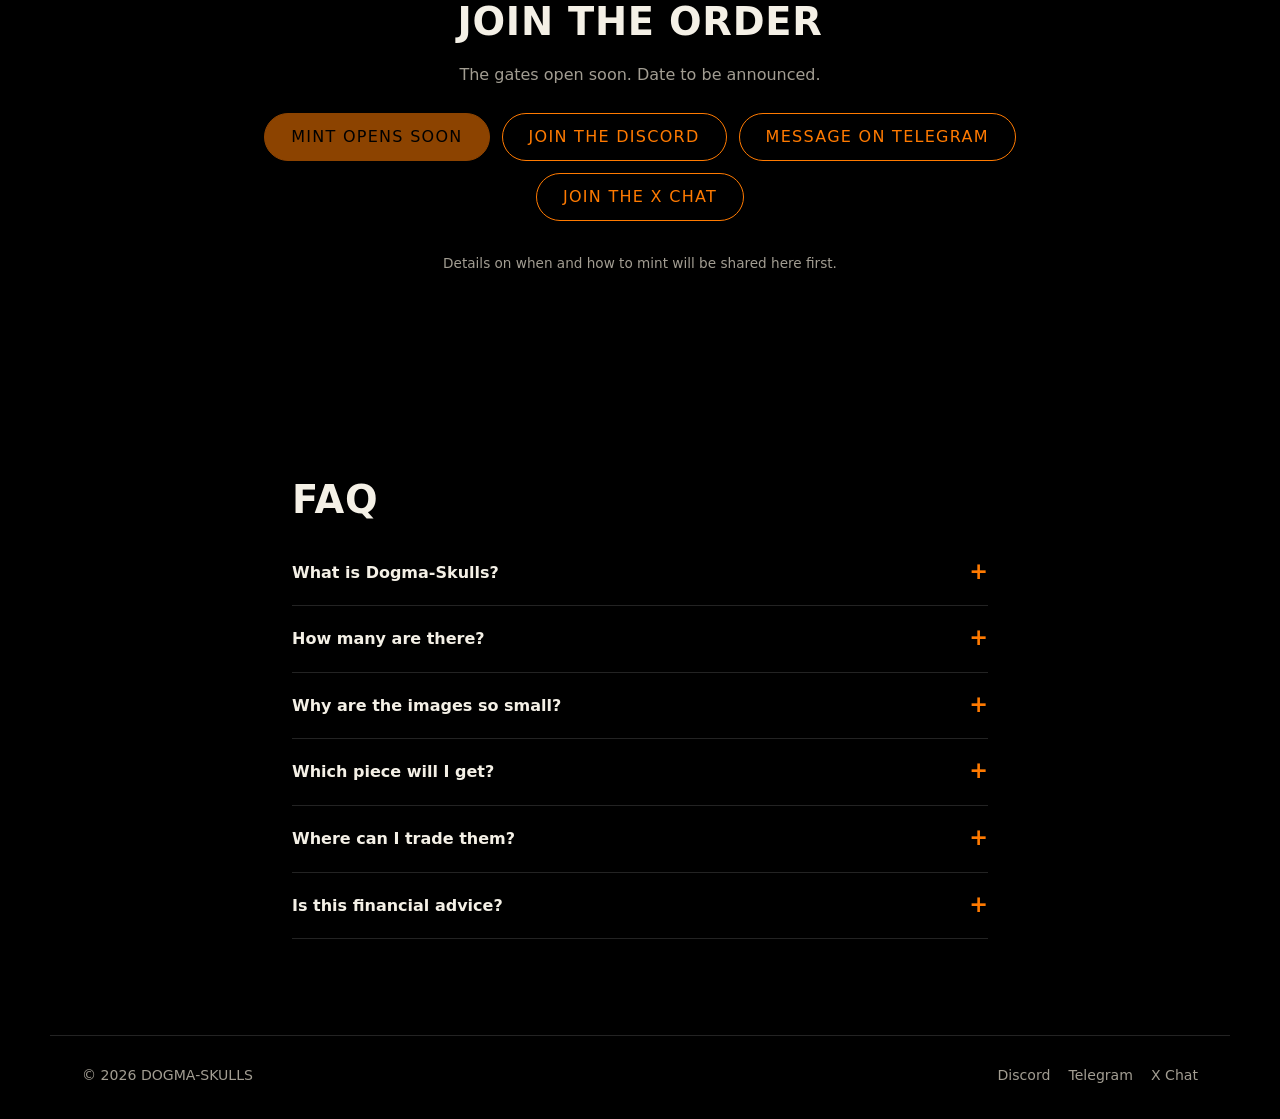
==== commit 896e3209: "Show five preview etchings instead of the full gallery Replace the 221-piece gallery, scrolling stri" ====
--- a/index.html
+++ b/index.html
@@ -28,7 +28,7 @@
   </a>
   <nav aria-label="Primary">
     <a href="#lore">Dogma</a>
-    <a href="#gallery">Etchings</a>
+    <a href="#previews">Previews</a>
     <a href="#oneofone">Prime</a>
     <a href="#flame">Flame</a>
     <a href="#mint">Join</a>
@@ -45,7 +45,7 @@
       <p class="lede" data-site="tagline">Bitcoin skulls, etched into the Divine.</p>
       <div class="cta">
         <a class="btn primary" href="#lore">Read the Dogma</a>
-        <a class="btn" href="#gallery">See the 221 etchings</a>
+        <a class="btn" href="#previews">See the previews</a>
       </div>
       <dl class="stats">
         <div><dt>Etchings</dt><dd id="statSupply">221</dd></div>
@@ -57,8 +57,6 @@
       <img src="/img/featured-1of1.jpg" width="1024" height="1024" alt="The Prime Skull: a geometric skull with a Bitcoin coin on its brow, inside a ringed border" fetchpriority="high">
     </div>
   </section>
-
-  <div class="strip" aria-hidden="true"><div class="strip-track" id="stripTrack"></div></div>
 
   <!-- LORE -->
   <section class="lore" id="lore">
@@ -100,20 +98,35 @@
     </div>
   </section>
 
-  <!-- GALLERY -->
-  <section class="gallery" id="gallery">
-    <div class="gallery-head">
-      <h2>The 221 Etchings</h2>
-      <p class="count" id="count" aria-live="polite"></p>
-    </div>
-    <div class="filters" role="group" aria-label="Filter the etchings">
-      <label>Style <select id="fStyle"><option value="">All</option></select></label>
-      <label>Effect <select id="fEffect"><option value="">All</option></select></label>
-      <label>Palette <select id="fPalette"><option value="">All</option></select></label>
-      <button class="btn small" id="reset" type="button">Reset</button>
-    </div>
-    <div class="grid" id="grid"></div>
-    <p class="empty" id="empty" hidden>No etching matches those filters.</p>
+  <!-- PREVIEWS -->
+  <section class="previews" id="previews">
+    <div class="previews-head">
+      <p class="eyebrow">A glimpse</p>
+      <h2>Five of the 221</h2>
+      <p class="muted">The rest stay in the dark until the order opens.</p>
+    </div>
+    <div class="row">
+      <figure class="card">
+        <img src="/img/105.jpg" width="400" height="400" loading="lazy" decoding="async" alt="Dogma-Skulls etching: The Ember">
+        <figcaption>The Ember</figcaption>
+      </figure>
+      <figure class="card">
+        <img src="/img/21.jpg" width="400" height="400" loading="lazy" decoding="async" alt="Dogma-Skulls etching: The Offering">
+        <figcaption>The Offering</figcaption>
+      </figure>
+      <figure class="card">
+        <img src="/img/86.jpg" width="400" height="400" loading="lazy" decoding="async" alt="Dogma-Skulls etching: The Paper Skull">
+        <figcaption>The Paper Skull</figcaption>
+      </figure>
+      <figure class="card">
+        <img src="/img/49.jpg" width="400" height="400" loading="lazy" decoding="async" alt="Dogma-Skulls etching: The Frost">
+        <figcaption>The Frost</figcaption>
+      </figure>
+      <figure class="card">
+        <img src="/img/14.jpg" width="400" height="400" loading="lazy" decoding="async" alt="Dogma-Skulls etching: The Midnight">
+        <figcaption>The Midnight</figcaption>
+      </figure>
+    </div>
   </section>
 
   <!-- 1/1 -->
@@ -205,18 +218,6 @@
   <span class="links" id="links"></span>
 </footer>
 
-<dialog id="lightbox" aria-label="Etching viewer">
-  <button class="lb-close" id="lbClose" aria-label="Close">&times;</button>
-  <button class="lb-nav prev" id="lbPrev" aria-label="Previous etching">&#8249;</button>
-  <figure>
-    <img id="lbImg" alt="" width="400" height="400">
-    <figcaption>
-      <strong id="lbTitle"></strong>
-      <span id="lbTraits"></span>
-    </figcaption>
-  </figure>
-  <button class="lb-nav next" id="lbNext" aria-label="Next etching">&#8250;</button>
-</dialog>
 
 <script src="/config.js"></script>
 <script src="/app.js"></script>
--- a/styles.css
+++ b/styles.css
@@ -35,7 +35,7 @@
 .btn.discord:hover{background:var(--orange);color:#000}
 .btn.small{min-height:38px;padding:0 18px;font-size:.78rem}
 .btn[aria-disabled="true"]{opacity:.55;pointer-events:none}
-.btn:focus-visible,select:focus-visible,summary:focus-visible,.tile:focus-visible,.lb-nav:focus-visible,.lb-close:focus-visible{outline:2px solid var(--orange);outline-offset:3px}
+.btn:focus-visible,summary:focus-visible{outline:2px solid var(--orange);outline-offset:3px}
 
 /* hero */
 .hero{display:grid;grid-template-columns:1.05fr .95fr;gap:clamp(24px,5vw,64px);align-items:center;padding-top:clamp(32px,6vw,72px)}
@@ -48,12 +48,6 @@
 .hero-art{position:relative;isolation:isolate}
 .hero-art::before{content:"";position:absolute;inset:6%;z-index:-1;border-radius:50%;background:radial-gradient(circle,rgba(255,122,0,.42),rgba(255,122,0,0) 68%);filter:blur(28px)}
 .hero-art img{border-radius:50%;box-shadow:0 0 0 1px #2a1a08,0 30px 80px rgba(0,0,0,.7)}
-
-/* strip */
-.strip{overflow:hidden;border-block:1px solid var(--line);background:var(--panel);padding:14px 0}
-.strip-track{display:flex;gap:14px;width:max-content;animation:slide 70s linear infinite}
-.strip-track img{width:96px;height:96px;border-radius:10px;flex:none}
-@keyframes slide{to{transform:translateX(-50%)}}
 
 /* lore */
 .lore{max-width:900px}
@@ -81,18 +75,14 @@
 .pillars strong{display:block;margin-bottom:6px;color:var(--orange);letter-spacing:.04em}
 .pillars span{color:var(--muted);font-size:.92rem}
 
-/* gallery */
-.gallery-head{display:flex;justify-content:space-between;align-items:baseline;gap:16px;flex-wrap:wrap}
-.count{color:var(--muted);font:500 .85rem/1 ui-monospace,Menlo,monospace}
-.filters{display:flex;flex-wrap:wrap;gap:12px;align-items:end;margin:1rem 0 1.6rem}
-.filters label{display:grid;gap:6px;font:600 .7rem/1 ui-monospace,Menlo,monospace;letter-spacing:.16em;text-transform:uppercase;color:var(--muted)}
-select{min-height:42px;min-width:150px;padding:0 12px;background:var(--panel);color:var(--text);border:1px solid var(--line);border-radius:10px;font:500 .9rem inherit}
-.grid{display:grid;grid-template-columns:repeat(auto-fill,minmax(148px,1fr));gap:10px}
-.tile{position:relative;padding:0;border:1px solid var(--line);border-radius:10px;overflow:hidden;background:var(--panel);cursor:pointer;aspect-ratio:1;transition:transform .15s,border-color .15s}
-.tile:hover{transform:translateY(-3px);border-color:var(--orange)}
-.tile img{width:100%;height:100%;object-fit:cover}
-.tile span{position:absolute;left:8px;bottom:6px;padding:2px 7px;border-radius:6px;background:rgba(0,0,0,.72);font:600 .7rem/1.4 ui-monospace,Menlo,monospace;color:var(--text)}
-.empty{text-align:center;color:var(--muted);padding:3rem 0}
+/* previews */
+.previews-head{text-align:center;margin-bottom:1.6rem}
+.previews-head h2{margin-bottom:.4rem}
+.row{display:flex;flex-wrap:wrap;justify-content:center;gap:12px}
+.card{flex:0 1 calc((100% - 48px) / 5);margin:0;border:1px solid var(--line);border-radius:12px;overflow:hidden;background:var(--panel);transition:transform .2s,border-color .2s}
+.card:hover{transform:translateY(-4px);border-color:var(--orange)}
+.card img{width:100%;height:auto;aspect-ratio:1;object-fit:cover}
+.card figcaption{padding:10px 12px;text-align:center;font:600 .72rem/1.2 ui-monospace,Menlo,monospace;letter-spacing:.14em;text-transform:uppercase;color:var(--muted)}
 
 /* 1/1 */
 .one{display:grid;grid-template-columns:.9fr 1.1fr;gap:clamp(24px,5vw,64px);align-items:center}
@@ -122,16 +112,6 @@
 .links a{text-decoration:none}.links a:hover{color:var(--orange)}
 
 /* lightbox */
-dialog{width:min(94vw,560px);padding:20px;border:1px solid var(--line);border-radius:18px;background:#050505;color:var(--text)}
-dialog::backdrop{background:rgba(0,0,0,.86);backdrop-filter:blur(4px)}
-dialog figure{margin:0;text-align:center}
-dialog img{width:100%;max-width:440px;height:auto;margin:0 auto;border-radius:12px}
-figcaption{display:grid;gap:4px;margin-top:14px}
-#lbTraits{color:var(--muted);font-size:.9rem}
-.lb-close{position:absolute;top:8px;right:10px;width:44px;height:44px;background:none;border:0;color:var(--text);font-size:2rem;cursor:pointer}
-.lb-nav{position:absolute;top:50%;transform:translateY(-50%);width:44px;height:64px;background:rgba(0,0,0,.55);border:1px solid var(--line);border-radius:10px;color:var(--text);font-size:2rem;cursor:pointer}
-.lb-nav.prev{left:-6px}.lb-nav.next{right:-6px}
-.lb-nav:hover,.lb-close:hover{color:var(--orange)}
 
 @media (max-width:820px){
   .hero,.one{grid-template-columns:1fr}
@@ -139,12 +119,6 @@
   .one-art{max-width:380px;margin:0 auto}
   .pillars{grid-template-columns:1fr}
   .nav nav a:nth-child(2){display:none}
-}
-@media (max-width:480px){
-  .grid{grid-template-columns:repeat(3,1fr);gap:6px}
-  .tile span{font-size:.62rem;left:5px;bottom:4px}
-  select{min-width:0;width:100%}
-  .filters label{flex:1 1 140px}
 }
 
 /* flame / soft staking */
@@ -173,10 +147,10 @@
 .ranks div:nth-child(3){border-color:#a85200}
 .ranks .top{border-color:var(--orange);box-shadow:0 0 30px rgba(255,122,0,.18)}
 .ranks .top strong{color:var(--orange)}
-@media (max-width:760px){.steps,.panels{grid-template-columns:1fr}.ranks{grid-template-columns:repeat(2,1fr)}}
+@media (max-width:760px){.card{flex-basis:calc((100% - 24px) / 3)}.steps,.panels{grid-template-columns:1fr}.ranks{grid-template-columns:repeat(2,1fr)}}
 @media (max-width:520px){.nav nav a:nth-child(3){display:none}}
+@media (max-width:480px){.card{flex-basis:calc((100% - 12px) / 2)}}
 @media (prefers-reduced-motion:reduce){
   html{scroll-behavior:auto}
-  .strip-track{animation:none}
-  .btn,.tile{transition:none}
+  .btn,.card{transition:none}
 }
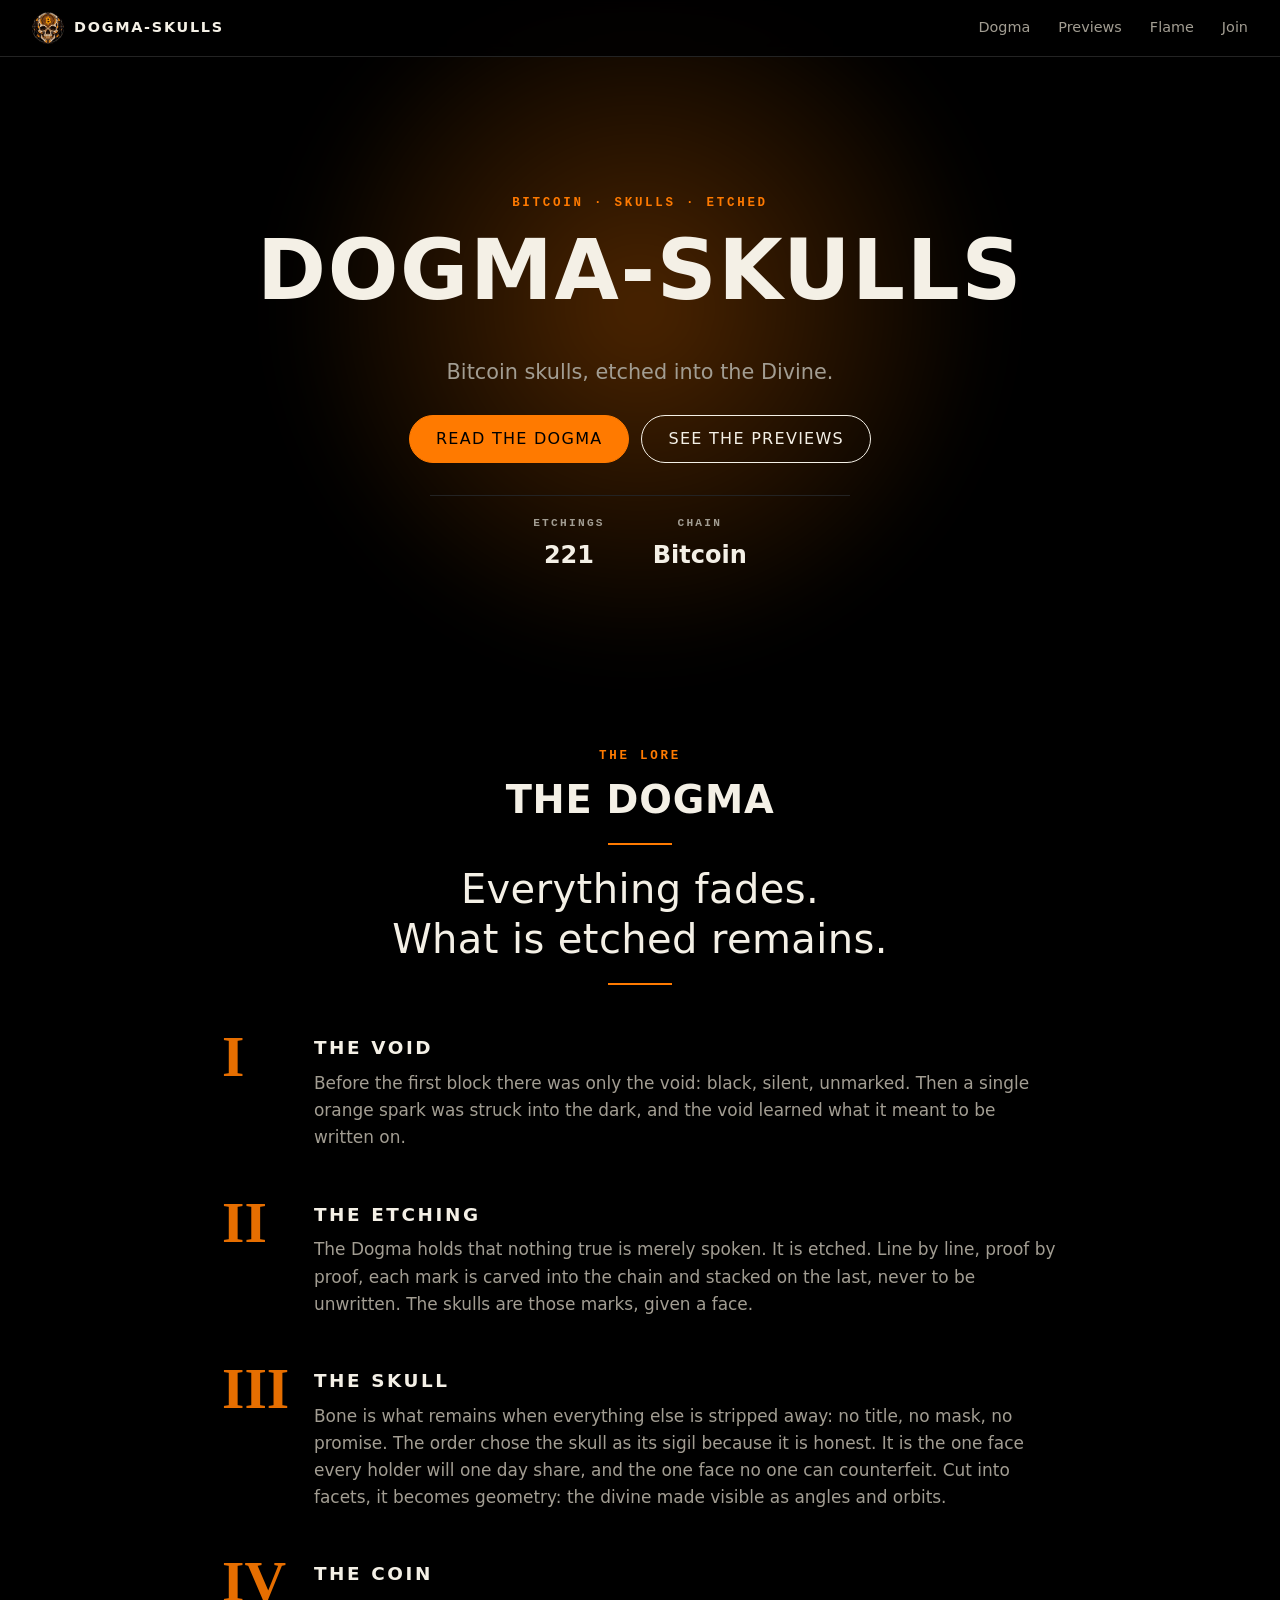
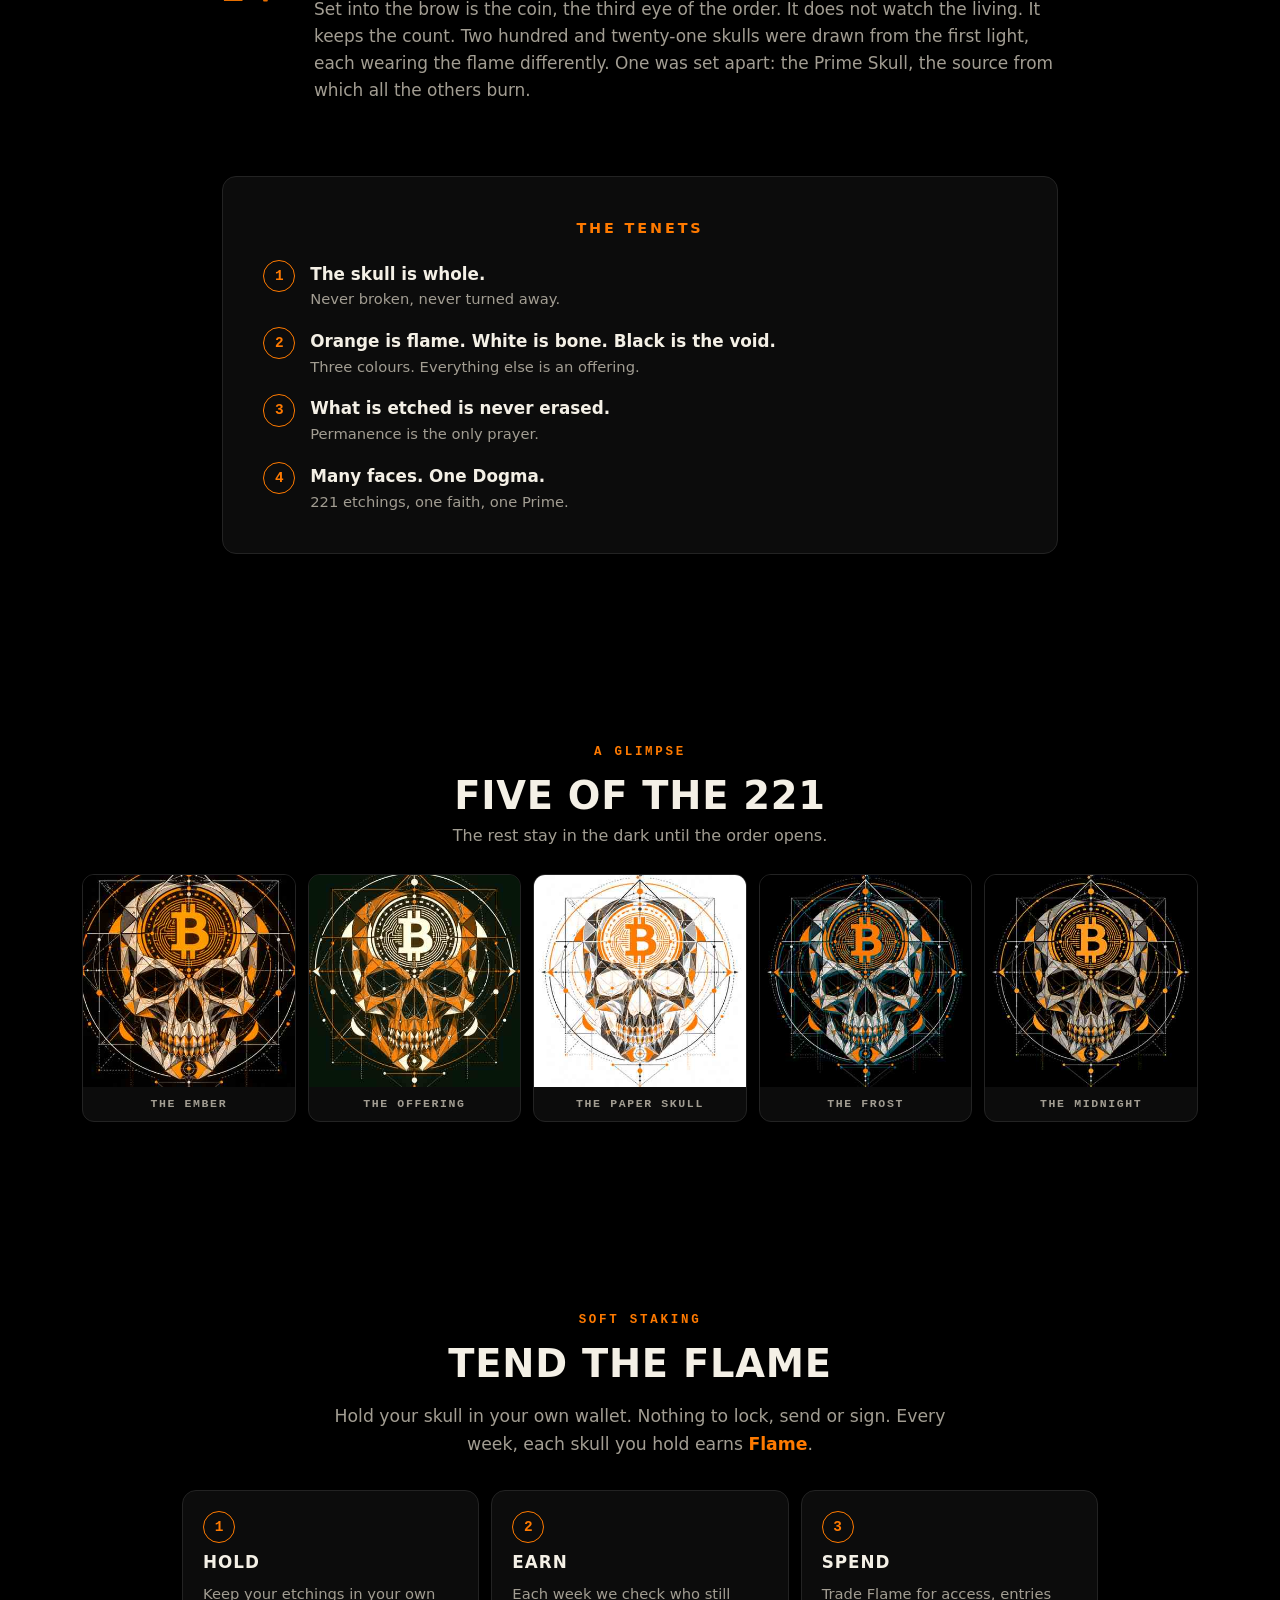
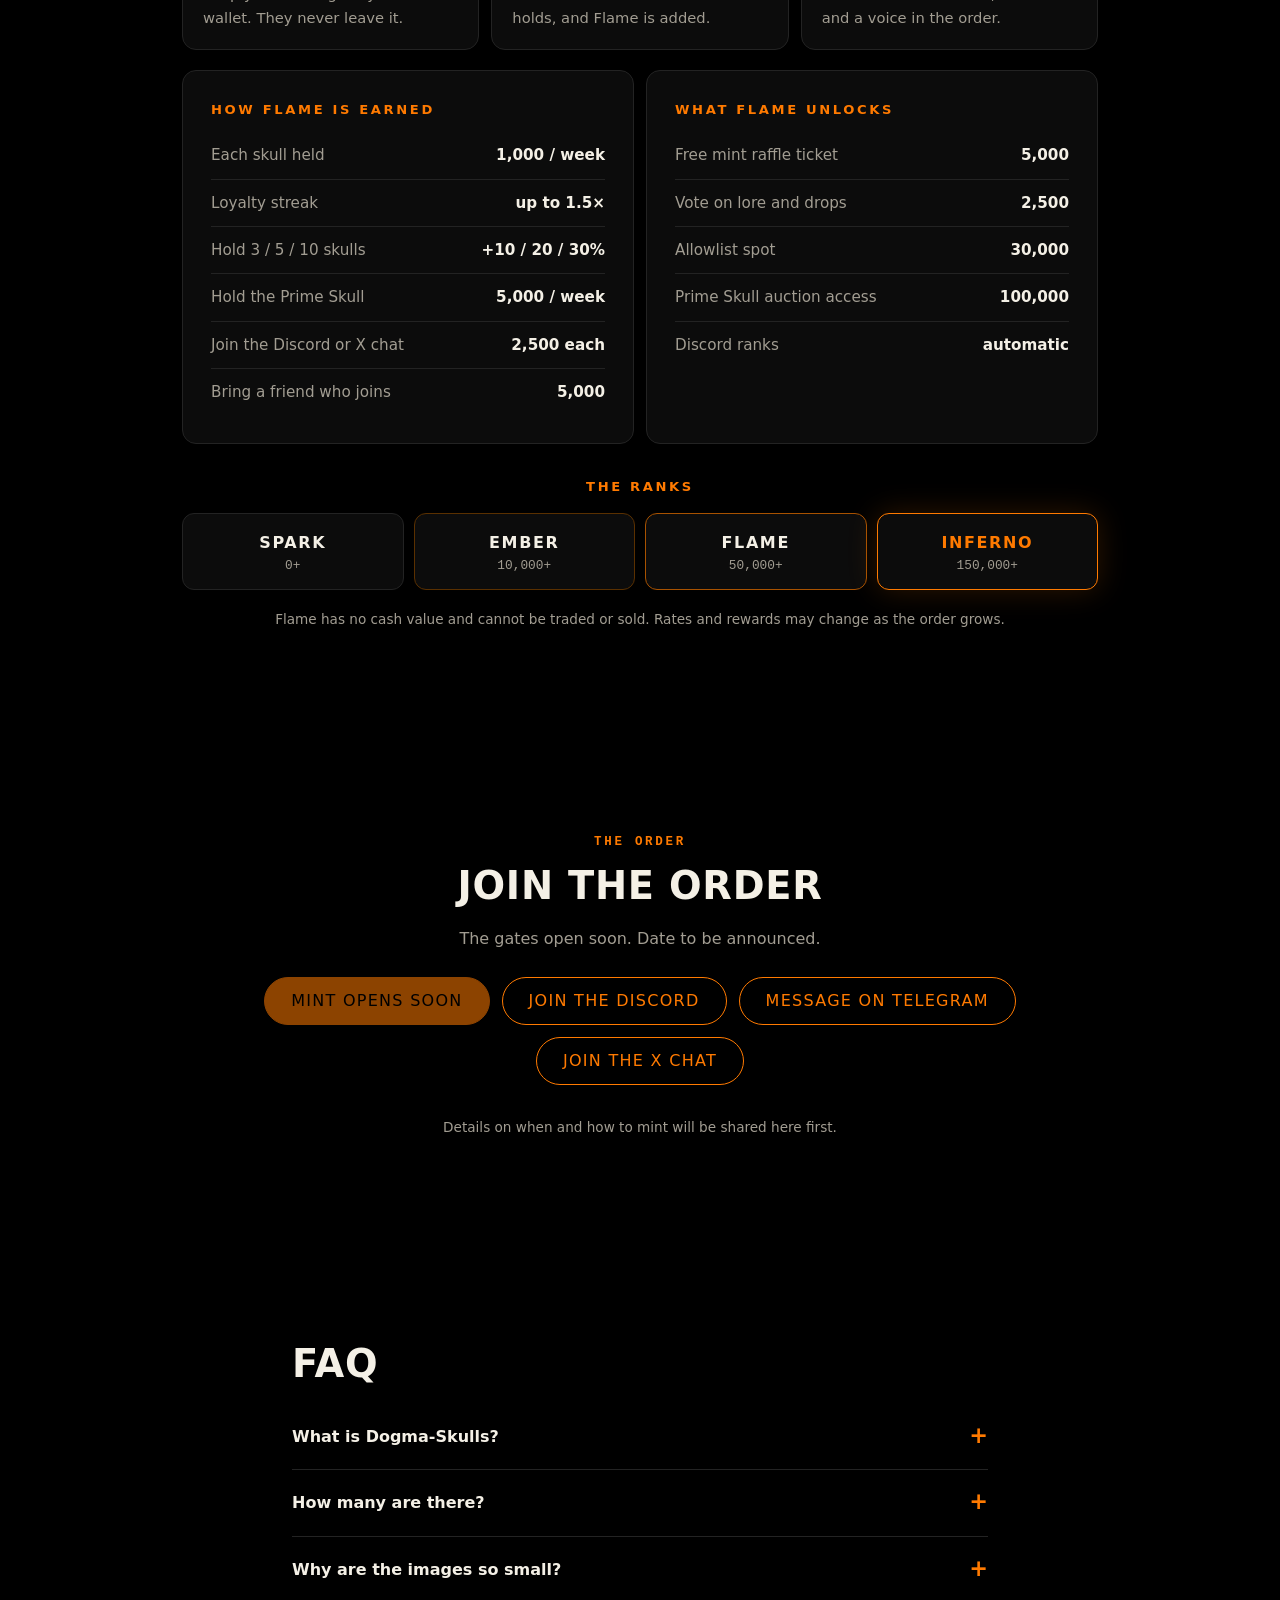
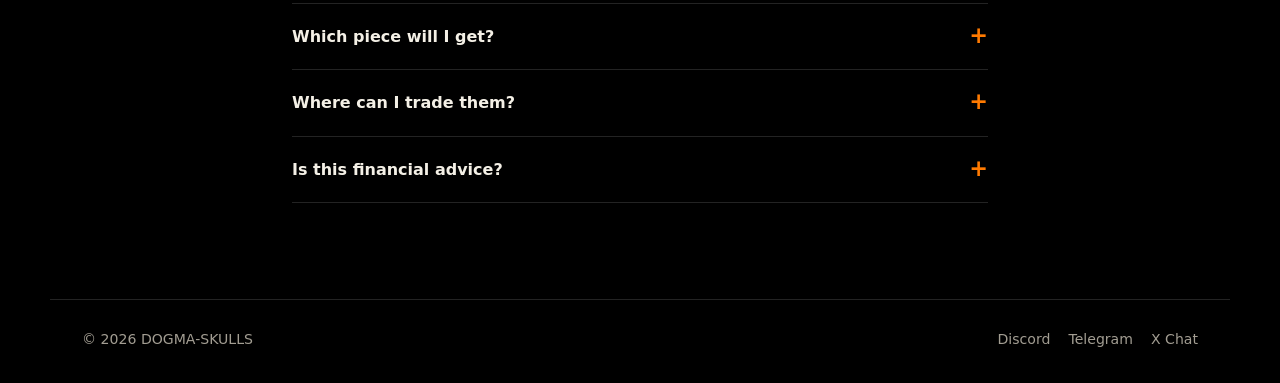
==== commit 50e95e2b: "Hide the Prime Skull Remove the Prime Skull art from the hero and its section, the nav link and stat" ====
--- a/index.html
+++ b/index.html
@@ -29,7 +29,6 @@
   <nav aria-label="Primary">
     <a href="#lore">Dogma</a>
     <a href="#previews">Previews</a>
-    <a href="#oneofone">Prime</a>
     <a href="#flame">Flame</a>
     <a href="#mint">Join</a>
   </nav>
@@ -49,12 +48,8 @@
       </div>
       <dl class="stats">
         <div><dt>Etchings</dt><dd id="statSupply">221</dd></div>
-        <div><dt>Prime</dt><dd>1</dd></div>
         <div><dt>Chain</dt><dd>Bitcoin</dd></div>
       </dl>
-    </div>
-    <div class="hero-art">
-      <img src="/img/featured-1of1.jpg" width="1024" height="1024" alt="The Prime Skull: a geometric skull with a Bitcoin coin on its brow, inside a ringed border" fetchpriority="high">
     </div>
   </section>
 
@@ -126,18 +121,6 @@
         <img src="/img/14.jpg" width="400" height="400" loading="lazy" decoding="async" alt="Dogma-Skulls etching: The Midnight">
         <figcaption>The Midnight</figcaption>
       </figure>
-    </div>
-  </section>
-
-  <!-- 1/1 -->
-  <section class="one" id="oneofone">
-    <div class="one-art"><img src="/img/featured-1of1.jpg" width="1024" height="1024" loading="lazy" alt="The Prime Skull, the one-of-one"></div>
-    <div class="one-text">
-      <p class="eyebrow">Edition of one</p>
-      <h2>The Prime Skull</h2>
-      <p>Ringed, glowing and alone. The Prime Skull is the first light of the order, the source the other 221 burn from. There is only one, and it will never be etched again.</p>
-      <p class="muted" id="oneNote"></p>
-      <a class="btn primary" id="oneBtn" href="#mint" hidden>View the Prime Skull</a>
     </div>
   </section>
 
--- a/styles.css
+++ b/styles.css
@@ -38,16 +38,15 @@
 .btn:focus-visible,summary:focus-visible{outline:2px solid var(--orange);outline-offset:3px}
 
 /* hero */
-.hero{display:grid;grid-template-columns:1.05fr .95fr;gap:clamp(24px,5vw,64px);align-items:center;padding-top:clamp(32px,6vw,72px)}
-.lede{font-size:clamp(1.05rem,2.2vw,1.3rem);color:var(--muted);max-width:34ch}
+.hero{position:relative;isolation:isolate;text-align:center;padding-top:clamp(64px,12vw,140px);padding-bottom:clamp(40px,7vw,80px)}
+.hero::before{content:"";position:absolute;left:50%;top:42%;width:min(760px,95vw);aspect-ratio:1;transform:translate(-50%,-50%);z-index:-1;border-radius:50%;background:radial-gradient(circle,rgba(255,122,0,.30),rgba(255,122,0,0) 66%);filter:blur(30px)}
+.lede{font-size:clamp(1.05rem,2.2vw,1.3rem);color:var(--muted);max-width:34ch;margin-inline:auto}
+.hero .cta{justify-content:center}
 .cta{display:flex;flex-wrap:wrap;gap:12px;margin:1.6rem 0 2rem}
 .cta.center{justify-content:center}
-.stats{display:flex;gap:clamp(20px,5vw,48px);margin:0;padding-top:1.4rem;border-top:1px solid var(--line)}
+.stats{display:flex;justify-content:center;max-width:420px;gap:clamp(20px,5vw,48px);margin:0 auto;padding-top:1.4rem;border-top:1px solid var(--line)}
 .stats dt{font:600 .7rem/1 ui-monospace,Menlo,monospace;letter-spacing:.2em;text-transform:uppercase;color:var(--muted);margin-bottom:.4rem}
 .stats dd{margin:0;font-size:1.5rem;font-weight:800}
-.hero-art{position:relative;isolation:isolate}
-.hero-art::before{content:"";position:absolute;inset:6%;z-index:-1;border-radius:50%;background:radial-gradient(circle,rgba(255,122,0,.42),rgba(255,122,0,0) 68%);filter:blur(28px)}
-.hero-art img{border-radius:50%;box-shadow:0 0 0 1px #2a1a08,0 30px 80px rgba(0,0,0,.7)}
 
 /* lore */
 .lore{max-width:900px}
@@ -85,8 +84,6 @@
 .card figcaption{padding:10px 12px;text-align:center;font:600 .72rem/1.2 ui-monospace,Menlo,monospace;letter-spacing:.14em;text-transform:uppercase;color:var(--muted)}
 
 /* 1/1 */
-.one{display:grid;grid-template-columns:.9fr 1.1fr;gap:clamp(24px,5vw,64px);align-items:center}
-.one-art img{border-radius:50%;box-shadow:0 0 0 1px #2a1a08,0 0 90px rgba(255,122,0,.22)}
 
 /* mint */
 .mint{text-align:center;max-width:860px}
@@ -114,11 +111,7 @@
 /* lightbox */
 
 @media (max-width:820px){
-  .hero,.one{grid-template-columns:1fr}
-  .hero-art{order:-1;max-width:420px;margin:0 auto}
-  .one-art{max-width:380px;margin:0 auto}
   .pillars{grid-template-columns:1fr}
-  .nav nav a:nth-child(2){display:none}
 }
 
 /* flame / soft staking */
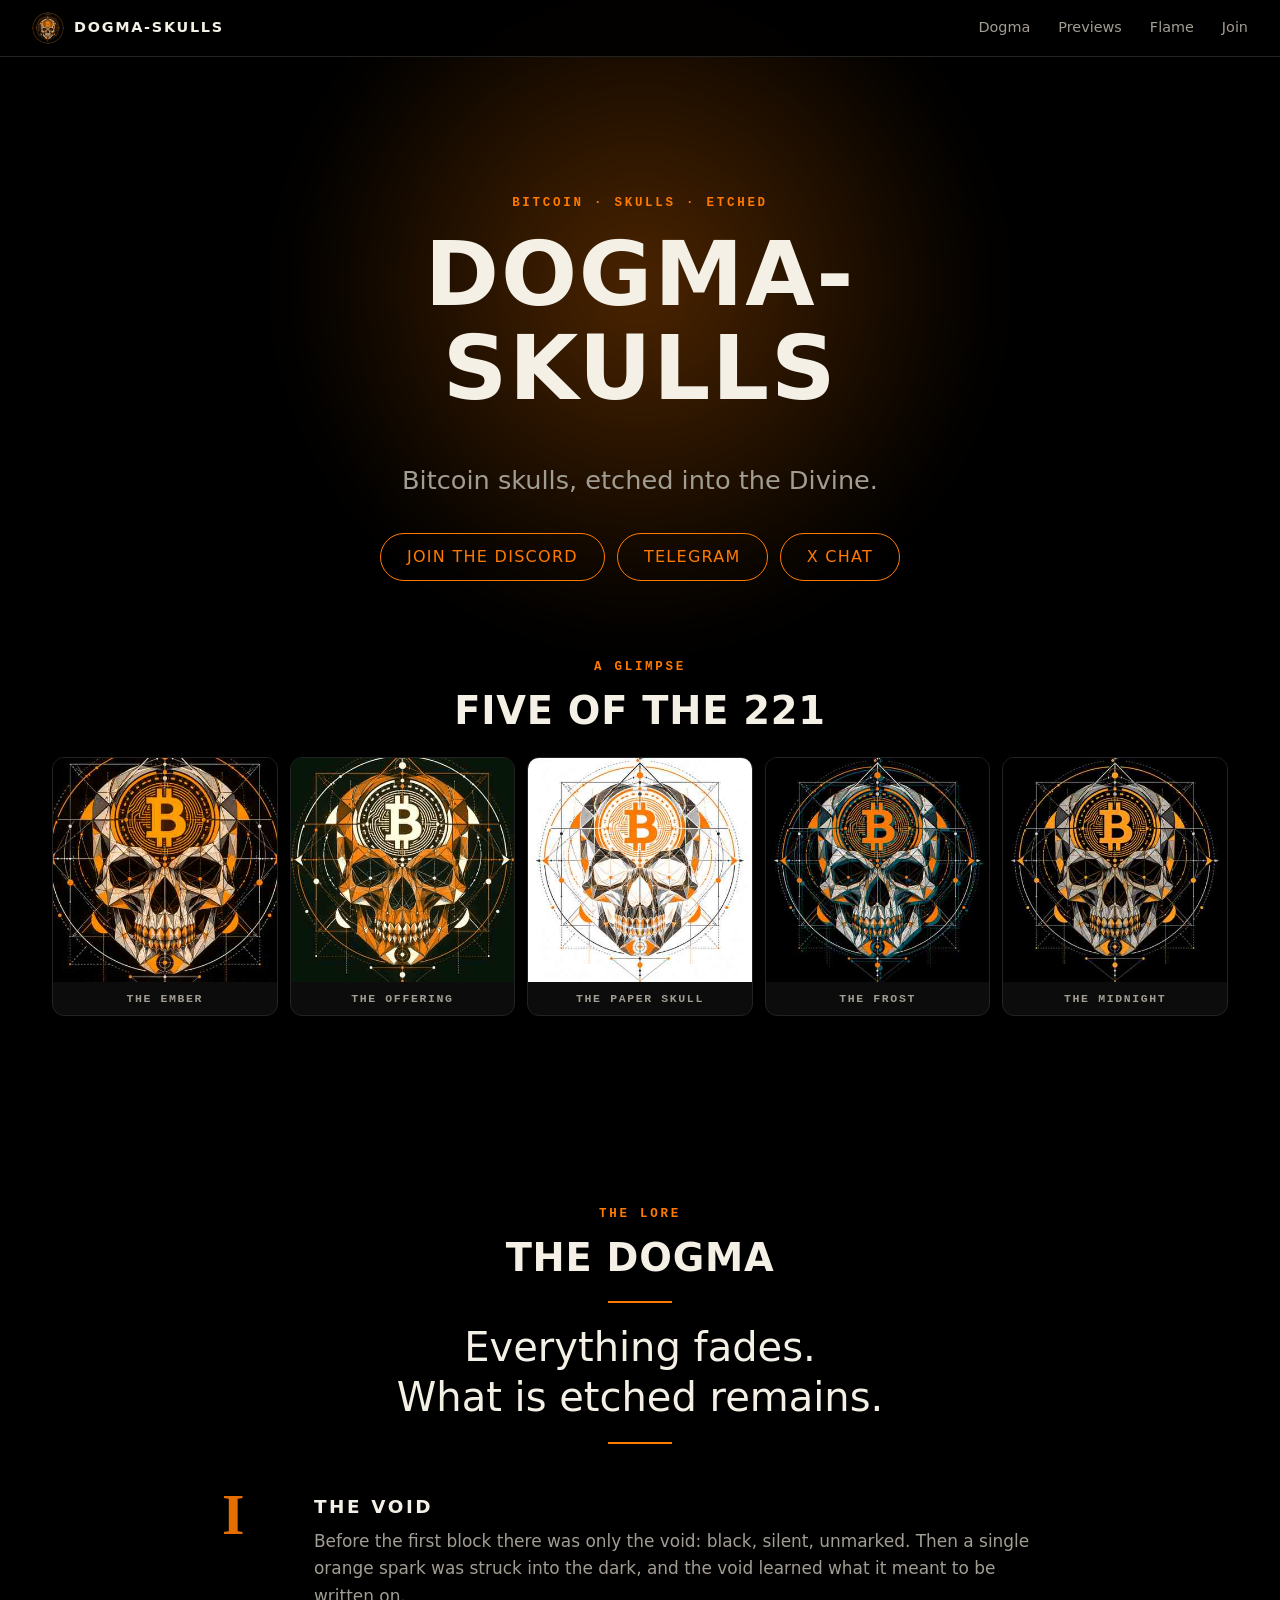
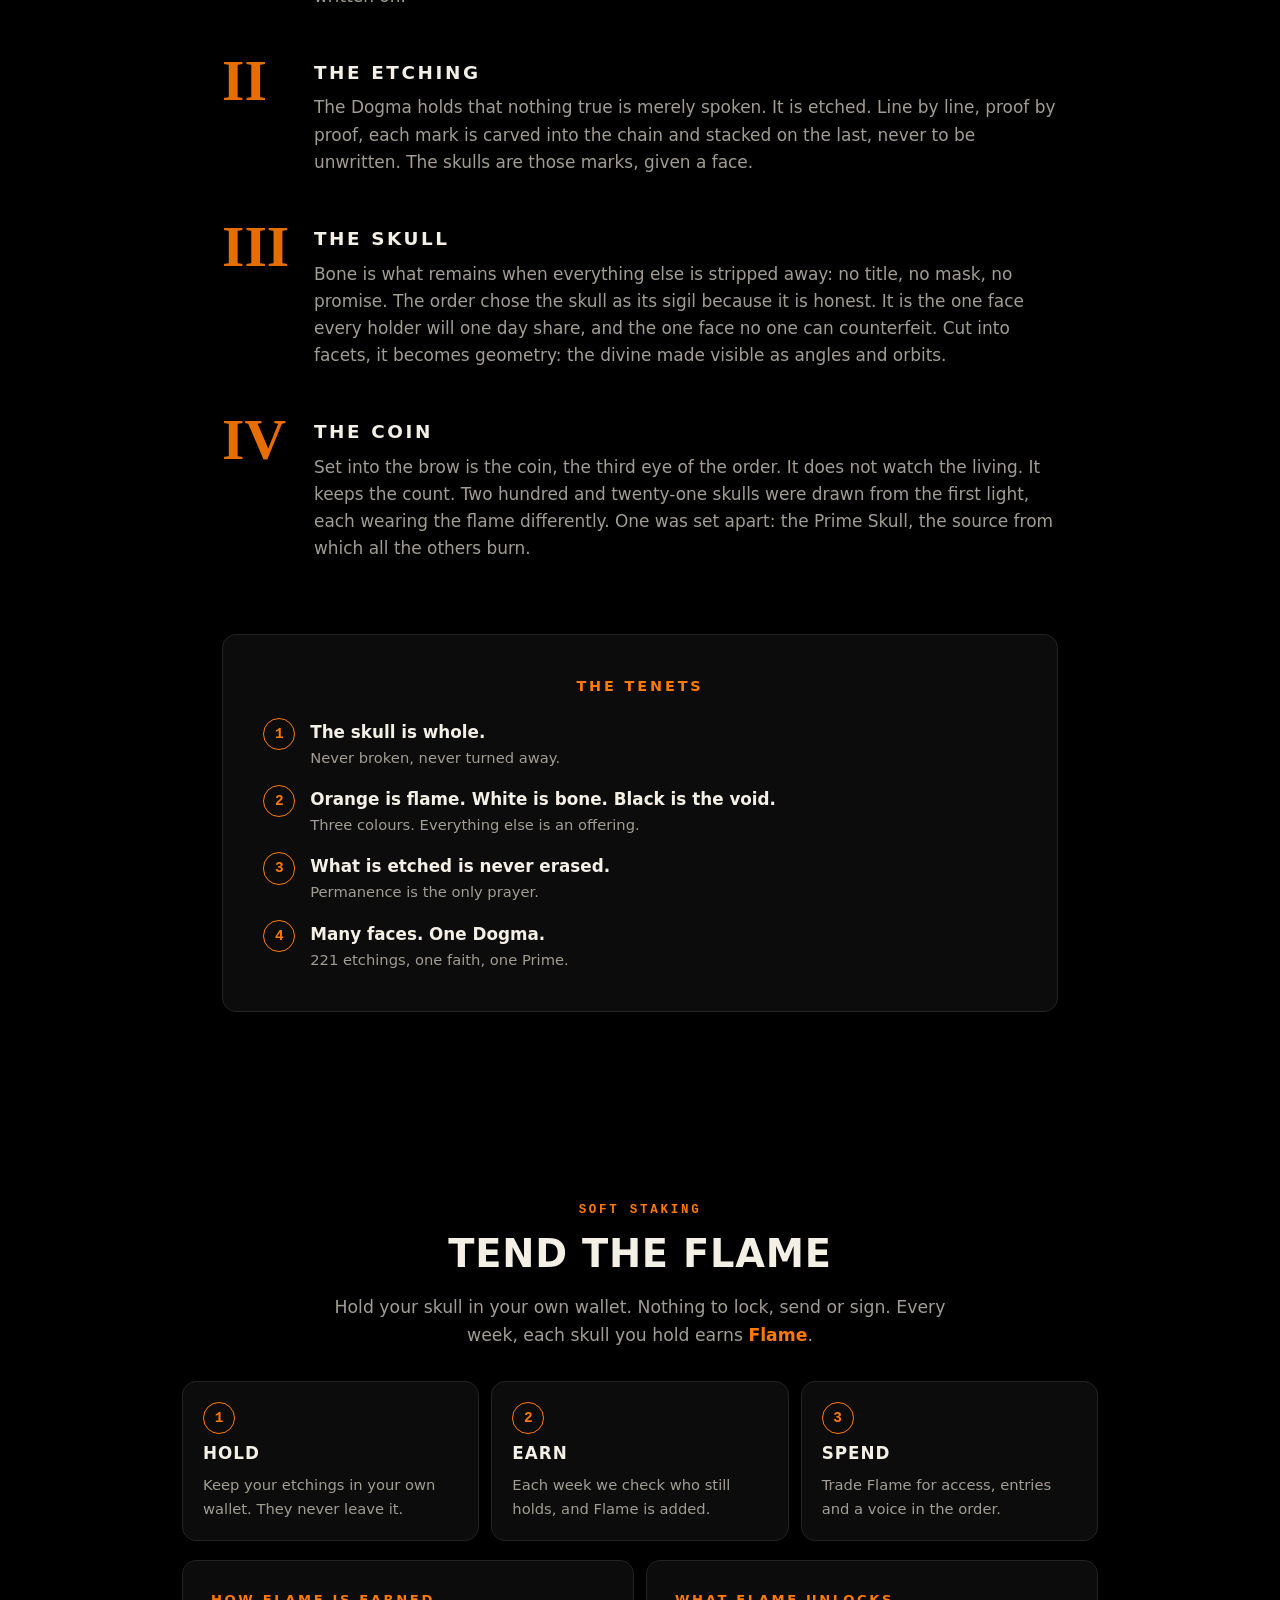
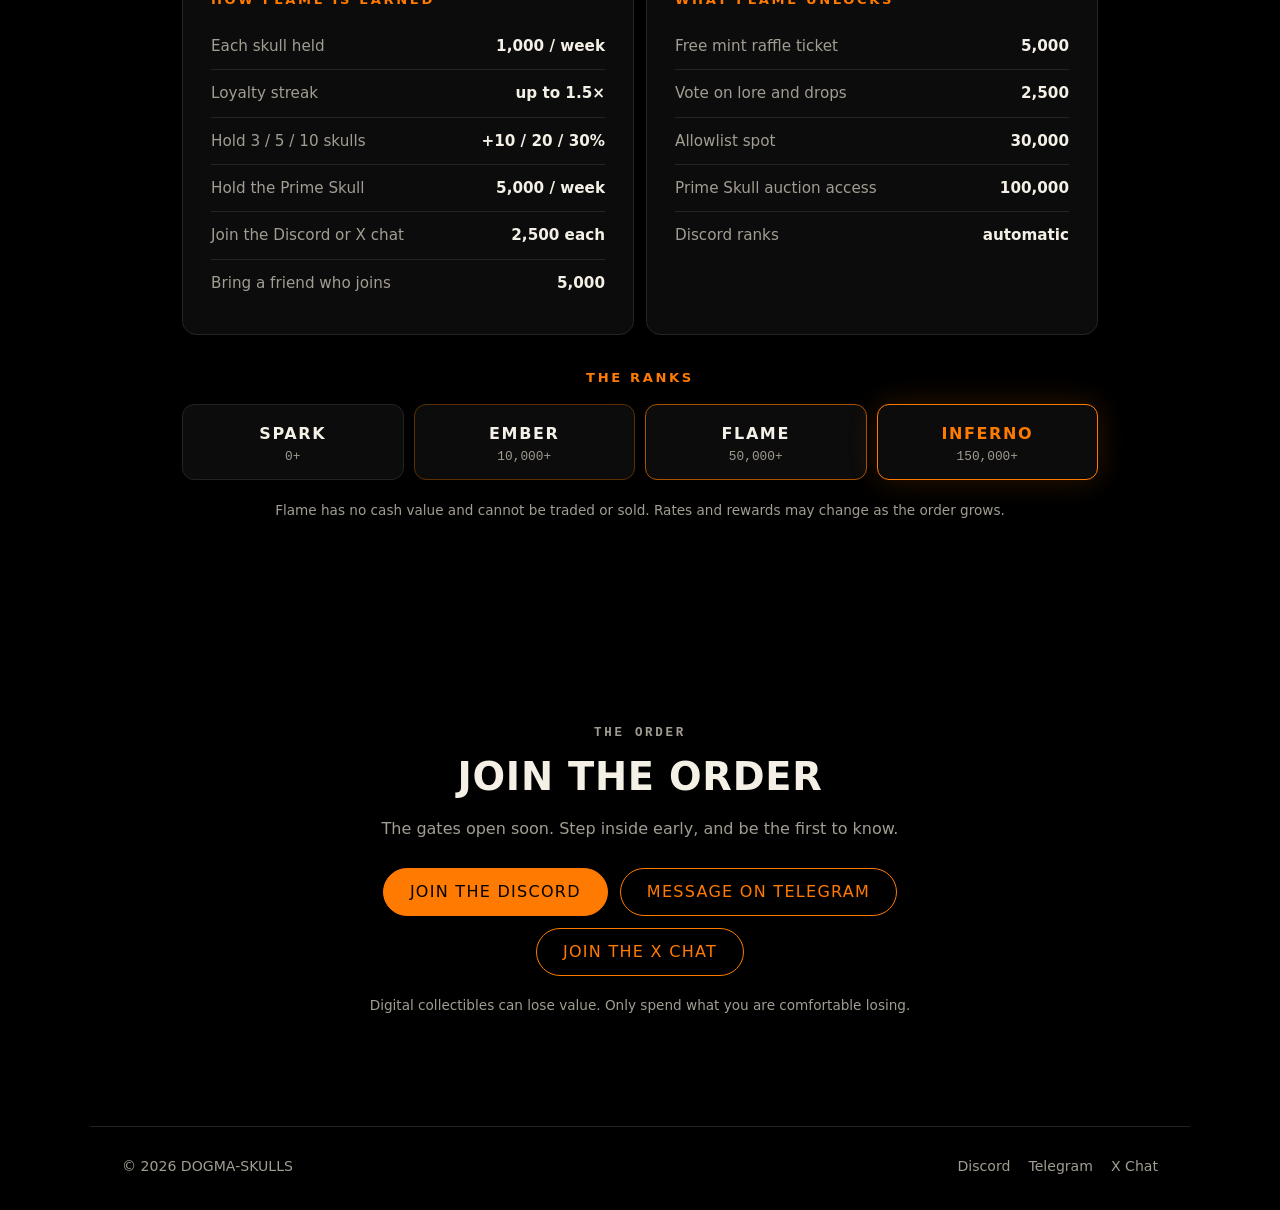
==== commit 2938a0c8: "Replace the site with the self-contained single-page version The new index.html inlines its styles, " ====
--- a/index.html
+++ b/index.html
@@ -4,82 +4,175 @@
 <meta charset="utf-8">
 <meta name="viewport" content="width=device-width, initial-scale=1, viewport-fit=cover">
 <title>Dogma-Skulls — Bitcoin skulls, etched into the Divine</title>
-<meta name="description" content="Dogma-Skulls: 221 geometric Bitcoin skull etchings in black, white and orange, plus one Prime Skull 1/1.">
+<meta name="description" content="Dogma-Skulls: Bitcoin skulls, etched into the Divine. 221 geometric skull etchings in black, white and orange, plus one Prime Skull.">
 <meta name="theme-color" content="#000000">
-<link rel="icon" type="image/png" href="/favicon.png">
-<link rel="apple-touch-icon" href="/apple-touch-icon.png">
-
-<!-- Social previews: replace https://example.com with your real domain after you connect one -->
-<meta property="og:type" content="website">
-<meta property="og:title" content="Dogma-Skulls — Bitcoin skulls, etched into the Divine">
-<meta property="og:description" content="221 geometric Bitcoin skull etchings, plus one Prime Skull 1/1.">
-<meta property="og:image" content="https://example.com/og-image.jpg">
-<meta name="twitter:card" content="summary_large_image">
-<meta name="twitter:image" content="https://example.com/og-image.jpg">
-
-<link rel="stylesheet" href="/styles.css">
+<link rel="icon" type="image/png" href="[data-uri]">
+<style>
+:root{--bg:#000;--panel:#0c0c0c;--line:#232323;--text:#f4f0e6;--muted:#a29d92;--orange:#ff7a00;--orange-soft:#ff9a3d;--max:1100px;--gutter:clamp(16px,4vw,32px)}
+*{box-sizing:border-box}
+[hidden]{display:none!important}
+html{scroll-behavior:smooth;scroll-padding-top:72px;background:var(--bg)}
+body{margin:0;background:var(--bg);color:var(--text);font:16px/1.6 system-ui,-apple-system,"Segoe UI",Roboto,Helvetica,Arial,sans-serif;-webkit-font-smoothing:antialiased}
+img{display:block;max-width:100%;height:auto}
+a{color:inherit}
+h1,h2{line-height:1.05;letter-spacing:.02em;margin:0 0 .5em;text-transform:uppercase}
+h1{font-size:clamp(2.6rem,9vw,5.6rem);font-weight:900}
+h2{font-size:clamp(1.6rem,4vw,2.4rem);font-weight:800}
+p{margin:0 0 1em}
+section{max-width:var(--max);margin:0 auto;padding:clamp(48px,9vw,96px) var(--gutter)}
+.eyebrow{font:600 .78rem/1 ui-monospace,SFMono-Regular,Menlo,monospace;letter-spacing:.22em;text-transform:uppercase;color:var(--orange);margin-bottom:1.1rem}
+.muted{color:var(--muted)}
+.fine{color:var(--muted);font-size:.85rem;text-align:center;margin-top:1.2rem}
+
+.nav{position:sticky;top:0;z-index:20;display:flex;justify-content:space-between;align-items:center;gap:16px;padding:12px var(--gutter);background:rgba(0,0,0,.85);backdrop-filter:blur(10px);border-bottom:1px solid var(--line)}
+.brand{display:flex;align-items:center;gap:10px;text-decoration:none;font-weight:800;letter-spacing:.12em;font-size:.9rem}
+.brand img{border-radius:50%}
+.nav nav{display:flex;gap:clamp(14px,3vw,28px)}
+.nav nav a{text-decoration:none;color:var(--muted);font-size:.9rem;transition:color .15s}
+.nav nav a:hover{color:var(--orange)}
+
+.btn{display:inline-flex;align-items:center;justify-content:center;min-height:48px;padding:0 26px;border:1.5px solid var(--text);border-radius:999px;background:transparent;color:var(--text);font:700 .9rem/1 inherit;letter-spacing:.08em;text-transform:uppercase;text-decoration:none;cursor:pointer;transition:transform .15s,background .15s,color .15s,border-color .15s}
+.btn:hover{transform:translateY(-2px);border-color:var(--orange);color:var(--orange)}
+.btn.primary{background:var(--orange);border-color:var(--orange);color:#000}
+.btn.primary:hover{background:var(--orange-soft);border-color:var(--orange-soft);color:#000}
+.btn.social{border-color:var(--orange);color:var(--orange)}
+.btn.social:hover{background:var(--orange);color:#000}
+.btn:focus-visible{outline:2px solid var(--orange);outline-offset:3px}
+.cta{display:flex;flex-wrap:wrap;gap:12px;margin:1.6rem 0 0}
+.cta.center{justify-content:center}
+
+.hero{position:relative;isolation:isolate;text-align:center;padding-top:clamp(64px,12vw,140px);padding-bottom:clamp(40px,7vw,80px)}
+.hero::before{content:"";position:absolute;left:50%;top:38%;width:min(760px,95vw);aspect-ratio:1;transform:translate(-50%,-50%);z-index:-1;border-radius:50%;background:radial-gradient(circle,rgba(255,122,0,.30),rgba(255,122,0,0) 66%);filter:blur(30px)}
+.lede{font-size:clamp(1.15rem,2.6vw,1.6rem);color:var(--muted);margin:.4rem auto 0;max-width:30ch}
+.hero .cta{justify-content:center;margin-top:2rem}
+
+.previews{max-width:1240px;padding-top:0}
+.previews-head{text-align:center;margin-bottom:1.6rem}
+.row{display:grid;grid-template-columns:repeat(5,1fr);gap:12px}
+.card{margin:0;border:1px solid var(--line);border-radius:12px;overflow:hidden;background:var(--panel);transition:transform .2s,border-color .2s}
+.card:hover{transform:translateY(-4px);border-color:var(--orange)}
+.card img{width:100%;aspect-ratio:1;object-fit:cover}
+.card figcaption{padding:10px 12px;text-align:center;font:600 .72rem/1.2 ui-monospace,Menlo,monospace;letter-spacing:.14em;text-transform:uppercase;color:var(--muted)}
+
+.lore{max-width:900px}
+.lore>.eyebrow,.lore>h2{text-align:center}
+.pull{margin:1.4rem auto 3rem;padding:0;text-align:center;font-size:clamp(1.5rem,4.2vw,2.5rem);font-weight:300;line-height:1.25}
+.pull::before,.pull::after{content:"";display:block;width:64px;height:2px;background:var(--orange);margin:1.2rem auto}
+.chapters{display:grid;gap:clamp(28px,5vw,48px);margin-bottom:clamp(40px,7vw,72px)}
+.chapters article{position:relative;padding-left:clamp(56px,10vw,92px)}
+.chapters .num{position:absolute;left:0;top:-.1em;font:900 clamp(2.4rem,6vw,3.6rem)/1 Georgia,"Times New Roman",serif;color:var(--orange);opacity:.9}
+.chapters h3{margin:0 0 .4em;font-size:1.15rem;letter-spacing:.14em;text-transform:uppercase}
+.chapters p{margin:0;color:var(--muted);font-size:1.06rem}
+.tenets{border:1px solid var(--line);border-radius:14px;background:var(--panel);padding:clamp(22px,4vw,40px)}
+.tenets h3{margin:0 0 1.2rem;text-align:center;letter-spacing:.2em;text-transform:uppercase;font-size:.9rem;color:var(--orange)}
+.tenets ol{margin:0;padding:0;list-style:none;counter-reset:t;display:grid;gap:16px}
+.tenets li{counter-increment:t;display:grid;grid-template-columns:2.2rem 1fr;column-gap:12px;align-items:baseline}
+.tenets li::before{content:counter(t);grid-row:span 2;font:700 .9rem/1 ui-monospace,Menlo,monospace;color:var(--orange);border:1px solid var(--orange);border-radius:50%;width:1.9rem;height:1.9rem;display:grid;place-items:center}
+.tenets li strong{font-size:1.05rem}
+.tenets li span{color:var(--muted);font-size:.92rem}
+
+.join{text-align:center;max-width:760px}
+.join p{color:var(--muted)}
+
+.footer{display:flex;flex-wrap:wrap;justify-content:space-between;gap:12px;max-width:var(--max);margin:0 auto;padding:28px var(--gutter) calc(28px + env(safe-area-inset-bottom));border-top:1px solid var(--line);color:var(--muted);font-size:.88rem}
+.footer .links{display:flex;gap:18px}
+.footer a{text-decoration:none}.footer a:hover{color:var(--orange)}
+
+@media (max-width:900px){.row{grid-template-columns:repeat(6,1fr)}.card:nth-child(-n+3){grid-column:span 2}.card:nth-child(n+4){grid-column:span 3}}
+@media (max-width:520px){.nav nav a:nth-child(2){display:none}.row{gap:8px}.card figcaption{font-size:.62rem;padding:8px 6px}}
+@media (prefers-reduced-motion:reduce){html{scroll-behavior:auto}.btn,.card{transition:none}}
+
+/* flame / soft staking */
+.flame{max-width:980px;text-align:center}
+.flame-lede{color:var(--muted);font-size:1.08rem;max-width:56ch;margin:0 auto 2rem}
+.flame-lede strong{color:var(--orange)}
+.steps{list-style:none;margin:0 0 1.2rem;padding:0;display:grid;grid-template-columns:repeat(3,1fr);gap:12px;text-align:left}
+.steps li{background:var(--panel);border:1px solid var(--line);border-radius:14px;padding:20px;display:grid;gap:6px}
+.steps b{width:2rem;height:2rem;display:grid;place-items:center;border:1px solid var(--orange);border-radius:50%;color:var(--orange);font:700 .9rem/1 ui-monospace,Menlo,monospace}
+.steps strong{font-size:1.05rem;letter-spacing:.06em;text-transform:uppercase}
+.steps span{color:var(--muted);font-size:.92rem}
+.panels{display:grid;grid-template-columns:1fr 1fr;gap:12px;text-align:left;margin-bottom:2rem}
+.panel{background:var(--panel);border:1px solid var(--line);border-radius:14px;padding:clamp(18px,3vw,28px)}
+.panel h3{margin:0 0 .8rem;font-size:.82rem;letter-spacing:.2em;text-transform:uppercase;color:var(--orange)}
+.panel ul{list-style:none;margin:0;padding:0}
+.panel li{display:flex;justify-content:space-between;gap:14px;padding:11px 0;border-top:1px solid var(--line);font-size:.95rem}
+.panel li:first-child{border-top:0}
+.panel li span{color:var(--muted)}
+.panel li b{white-space:nowrap;color:var(--text)}
+.ranks-title{margin:0 0 1rem;font-size:.82rem;letter-spacing:.2em;text-transform:uppercase;color:var(--orange)}
+.ranks{display:grid;grid-template-columns:repeat(4,1fr);gap:10px}
+.ranks div{border:1px solid var(--line);border-radius:12px;padding:16px 8px;background:var(--panel);display:grid;gap:4px}
+.ranks strong{letter-spacing:.1em;text-transform:uppercase}
+.ranks span{color:var(--muted);font:500 .8rem/1 ui-monospace,Menlo,monospace}
+.ranks div:nth-child(2){border-color:#5a3000}
+.ranks div:nth-child(3){border-color:#a85200}
+.ranks .top{border-color:var(--orange);box-shadow:0 0 30px rgba(255,122,0,.18)}
+.ranks .top strong{color:var(--orange)}
+@media (max-width:760px){.steps,.panels{grid-template-columns:1fr}.ranks{grid-template-columns:repeat(2,1fr)}}
+</style>
 </head>
 <body>
 
 <header class="nav" id="top">
-  <a class="brand" href="#top" aria-label="Back to top">
-    <img src="/favicon.png" width="32" height="32" alt="">
-    <span data-site="name">DOGMA-SKULLS</span>
-  </a>
-  <nav aria-label="Primary">
-    <a href="#lore">Dogma</a>
-    <a href="#previews">Previews</a>
-    <a href="#flame">Flame</a>
-    <a href="#mint">Join</a>
-  </nav>
+  <a class="brand" href="#top" aria-label="Back to top"><img src="[data-uri]" width="32" height="32" alt=""><span>DOGMA-SKULLS</span></a>
+  <nav aria-label="Primary"><a href="#lore">Dogma</a><a href="#previews">Previews</a><a href="#flame">Flame</a><a href="#join">Join</a></nav>
 </header>
 
 <main>
-
-  <!-- HERO -->
   <section class="hero">
-    <div class="hero-text">
-      <p class="eyebrow">Bitcoin · Skulls · Etched</p>
-      <h1><span data-site="name">DOGMA-SKULLS</span></h1>
-      <p class="lede" data-site="tagline">Bitcoin skulls, etched into the Divine.</p>
-      <div class="cta">
-        <a class="btn primary" href="#lore">Read the Dogma</a>
-        <a class="btn" href="#previews">See the previews</a>
-      </div>
-      <dl class="stats">
-        <div><dt>Etchings</dt><dd id="statSupply">221</dd></div>
-        <div><dt>Chain</dt><dd>Bitcoin</dd></div>
-      </dl>
-    </div>
-  </section>
-
-  <!-- LORE -->
+    <p class="eyebrow">Bitcoin · Skulls · Etched</p>
+    <h1>Dogma-<br>Skulls</h1>
+    <p class="lede">Bitcoin skulls, etched into the Divine.</p>
+    <div class="cta">
+      <a class="btn social" href="https://discord.gg/45fr4KVn" target="_blank" rel="noopener noreferrer">Join the Discord</a>
+      <a class="btn social" href="https://t.me/Its_Hexveil" target="_blank" rel="noopener noreferrer">Telegram</a>
+      <a class="btn social" href="https://x.com/i/chat/group_join/g2113898521510236257/j8NEC8AR1s" target="_blank" rel="noopener noreferrer">X Chat</a>
+    </div>
+  </section>
+
+  <section class="previews" id="previews">
+    <div class="previews-head">
+      <p class="eyebrow">A glimpse</p>
+      <h2>Five of the 221</h2>
+    </div>
+    <div class="row">
+      <figure class="card">
+        <img src="[data-uri]" width="400" height="400" alt="Dogma-Skulls etching: The Ember">
+        <figcaption>The Ember</figcaption>
+      </figure>
+      <figure class="card">
+        <img src="[data-uri]" width="400" height="400" alt="Dogma-Skulls etching: The Offering">
+        <figcaption>The Offering</figcaption>
+      </figure>
+      <figure class="card">
+        <img src="[data-uri]" width="400" height="400" alt="Dogma-Skulls etching: The Paper Skull">
+        <figcaption>The Paper Skull</figcaption>
+      </figure>
+      <figure class="card">
+        <img src="[data-uri]" width="400" height="400" alt="Dogma-Skulls etching: The Frost">
+        <figcaption>The Frost</figcaption>
+      </figure>
+      <figure class="card">
+        <img src="[data-uri]" width="400" height="400" alt="Dogma-Skulls etching: The Midnight">
+        <figcaption>The Midnight</figcaption>
+      </figure>
+    </div>
+  </section>
+
   <section class="lore" id="lore">
     <p class="eyebrow">The lore</p>
     <h2>The Dogma</h2>
     <blockquote class="pull">Everything fades.<br>What is etched remains.</blockquote>
 
     <div class="chapters">
-      <article>
-        <span class="num">I</span>
-        <h3>The Void</h3>
-        <p>Before the first block there was only the void: black, silent, unmarked. Then a single orange spark was struck into the dark, and the void learned what it meant to be written on.</p>
-      </article>
-      <article>
-        <span class="num">II</span>
-        <h3>The Etching</h3>
-        <p>The Dogma holds that nothing true is merely spoken. It is etched. Line by line, proof by proof, each mark is carved into the chain and stacked on the last, never to be unwritten. The skulls are those marks, given a face.</p>
-      </article>
-      <article>
-        <span class="num">III</span>
-        <h3>The Skull</h3>
-        <p>Bone is what remains when everything else is stripped away: no title, no mask, no promise. The order chose the skull as its sigil because it is honest. It is the one face every holder will one day share, and the one face no one can counterfeit. Cut into facets, it becomes geometry: the divine made visible as angles and orbits.</p>
-      </article>
-      <article>
-        <span class="num">IV</span>
-        <h3>The Coin</h3>
-        <p>Set into the brow is the coin, the third eye of the order. It does not watch the living. It keeps the count. Two hundred and twenty-one skulls were drawn from the first light, each wearing the flame differently. One was set apart: the Prime Skull, the source from which all the others burn.</p>
-      </article>
+      <article><span class="num">I</span><h3>The Void</h3>
+        <p>Before the first block there was only the void: black, silent, unmarked. Then a single orange spark was struck into the dark, and the void learned what it meant to be written on.</p></article>
+      <article><span class="num">II</span><h3>The Etching</h3>
+        <p>The Dogma holds that nothing true is merely spoken. It is etched. Line by line, proof by proof, each mark is carved into the chain and stacked on the last, never to be unwritten. The skulls are those marks, given a face.</p></article>
+      <article><span class="num">III</span><h3>The Skull</h3>
+        <p>Bone is what remains when everything else is stripped away: no title, no mask, no promise. The order chose the skull as its sigil because it is honest. It is the one face every holder will one day share, and the one face no one can counterfeit. Cut into facets, it becomes geometry: the divine made visible as angles and orbits.</p></article>
+      <article><span class="num">IV</span><h3>The Coin</h3>
+        <p>Set into the brow is the coin, the third eye of the order. It does not watch the living. It keeps the count. Two hundred and twenty-one skulls were drawn from the first light, each wearing the flame differently. One was set apart: the Prime Skull, the source from which all the others burn.</p></article>
     </div>
 
     <div class="tenets">
@@ -90,37 +183,6 @@
         <li><strong>What is etched is never erased.</strong><span>Permanence is the only prayer.</span></li>
         <li><strong>Many faces. One Dogma.</strong><span>221 etchings, one faith, one Prime.</span></li>
       </ol>
-    </div>
-  </section>
-
-  <!-- PREVIEWS -->
-  <section class="previews" id="previews">
-    <div class="previews-head">
-      <p class="eyebrow">A glimpse</p>
-      <h2>Five of the 221</h2>
-      <p class="muted">The rest stay in the dark until the order opens.</p>
-    </div>
-    <div class="row">
-      <figure class="card">
-        <img src="/img/105.jpg" width="400" height="400" loading="lazy" decoding="async" alt="Dogma-Skulls etching: The Ember">
-        <figcaption>The Ember</figcaption>
-      </figure>
-      <figure class="card">
-        <img src="/img/21.jpg" width="400" height="400" loading="lazy" decoding="async" alt="Dogma-Skulls etching: The Offering">
-        <figcaption>The Offering</figcaption>
-      </figure>
-      <figure class="card">
-        <img src="/img/86.jpg" width="400" height="400" loading="lazy" decoding="async" alt="Dogma-Skulls etching: The Paper Skull">
-        <figcaption>The Paper Skull</figcaption>
-      </figure>
-      <figure class="card">
-        <img src="/img/49.jpg" width="400" height="400" loading="lazy" decoding="async" alt="Dogma-Skulls etching: The Frost">
-        <figcaption>The Frost</figcaption>
-      </figure>
-      <figure class="card">
-        <img src="/img/14.jpg" width="400" height="400" loading="lazy" decoding="async" alt="Dogma-Skulls etching: The Midnight">
-        <figcaption>The Midnight</figcaption>
-      </figure>
     </div>
   </section>
 
@@ -169,40 +231,27 @@
     <p class="fine">Flame has no cash value and cannot be traded or sold. Rates and rewards may change as the order grows.</p>
   </section>
 
-  <!-- JOIN -->
-  <section class="mint" id="mint">
+  <section class="join" id="join">
     <p class="eyebrow">The order</p>
     <h2>Join the Order</h2>
-    <p class="muted" id="mintDate"></p>
+    <p>The gates open soon. Step inside early, and be the first to know.</p>
     <div class="cta center">
-      <a class="btn primary" id="mintBtn" href="#">Mint</a>
-      <a class="btn" id="allowBtn" href="#" hidden>Join the allowlist</a>
-      <a class="btn discord" id="discordBtn" href="#" hidden>Join the Discord</a>
-      <a class="btn discord" id="telegramBtn" href="#" hidden>Message on Telegram</a>
-      <a class="btn discord" id="xChatBtn" href="#" hidden>Join the X Chat</a>
-    </div>
-    <p class="fine">Details on when and how to mint will be shared here first.</p>
-  </section>
-
-  <!-- FAQ -->
-  <section class="faq" id="faq">
-    <h2>FAQ</h2>
-    <details><summary>What is Dogma-Skulls?</summary><p>A Bitcoin-themed collection of 221 geometric skull etchings in black, white and orange, plus one 1/1 called the Prime Skull.</p></details>
-    <details><summary>How many are there?</summary><p>221 etchings, plus the Prime Skull as a separate 1/1.</p></details>
-    <details><summary>Why are the images so small?</summary><p>Each etching is a 400&times;400 image kept deliberately light, so it is practical to etch onto Bitcoin.</p></details>
-    <details><summary>Which piece will I get?</summary><p>Edit this answer to match how your mint works (random, chosen, or revealed after minting).</p></details>
-    <details><summary>Where can I trade them?</summary><p id="faqMarket">Secondary market details will be shared at launch.</p></details>
-    <details><summary>Is this financial advice?</summary><p>No. Digital collectibles can lose value, and you should only spend what you are comfortable losing.</p></details>
+      <a class="btn primary" href="https://discord.gg/45fr4KVn" target="_blank" rel="noopener noreferrer">Join the Discord</a>
+      <a class="btn social" href="https://t.me/Its_Hexveil" target="_blank" rel="noopener noreferrer">Message on Telegram</a>
+      <a class="btn social" href="https://x.com/i/chat/group_join/g2113898521510236257/j8NEC8AR1s" target="_blank" rel="noopener noreferrer">Join the X Chat</a>
+    </div>
+    <p class="fine">Digital collectibles can lose value. Only spend what you are comfortable losing.</p>
   </section>
 </main>
 
 <footer class="footer">
-  <span>&copy; <span id="year"></span> <span data-site="name">DOGMA-SKULLS</span></span>
-  <span class="links" id="links"></span>
+  <span>&copy; <script>document.write(new Date().getFullYear())</script> DOGMA-SKULLS</span>
+  <span class="links">
+    <a href="https://discord.gg/45fr4KVn" target="_blank" rel="noopener noreferrer">Discord</a>
+    <a href="https://t.me/Its_Hexveil" target="_blank" rel="noopener noreferrer">Telegram</a>
+    <a href="https://x.com/i/chat/group_join/g2113898521510236257/j8NEC8AR1s" target="_blank" rel="noopener noreferrer">X Chat</a>
+  </span>
 </footer>
 
-
-<script src="/config.js"></script>
-<script src="/app.js"></script>
 </body>
 </html>
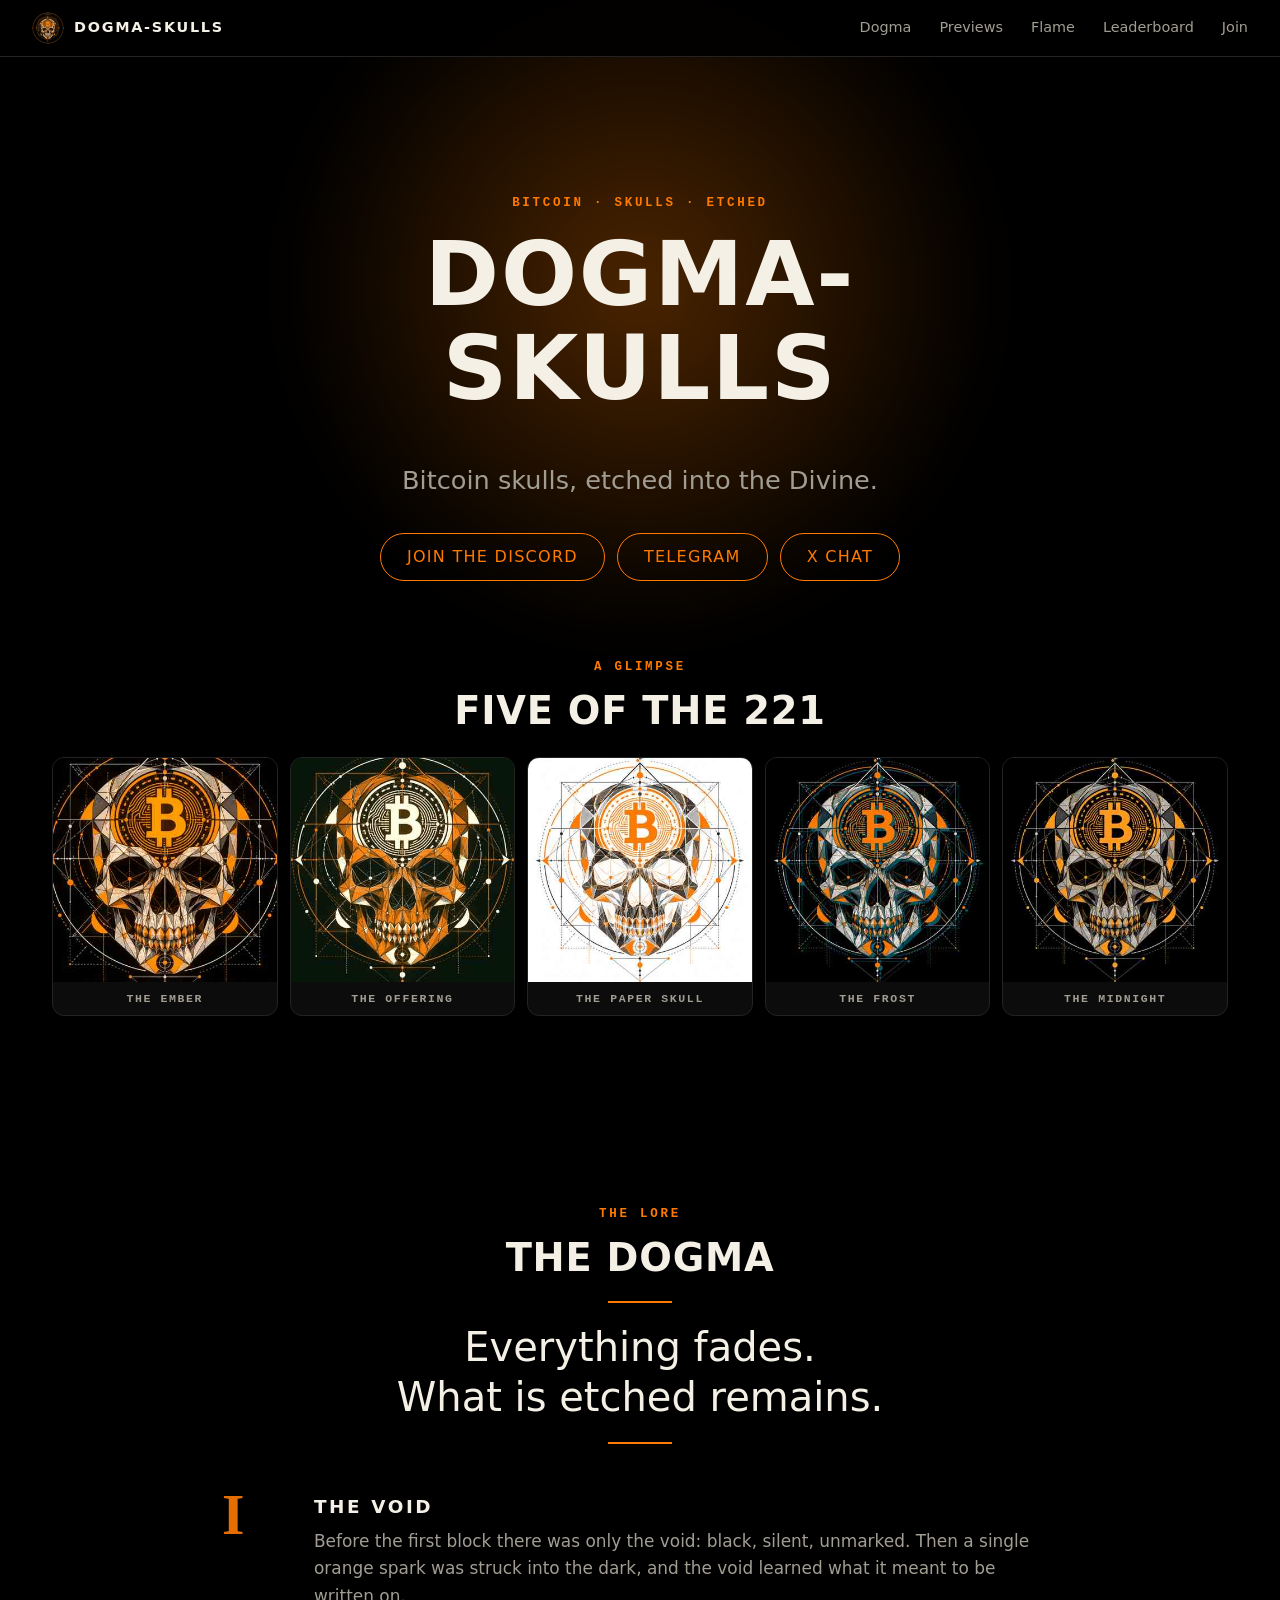
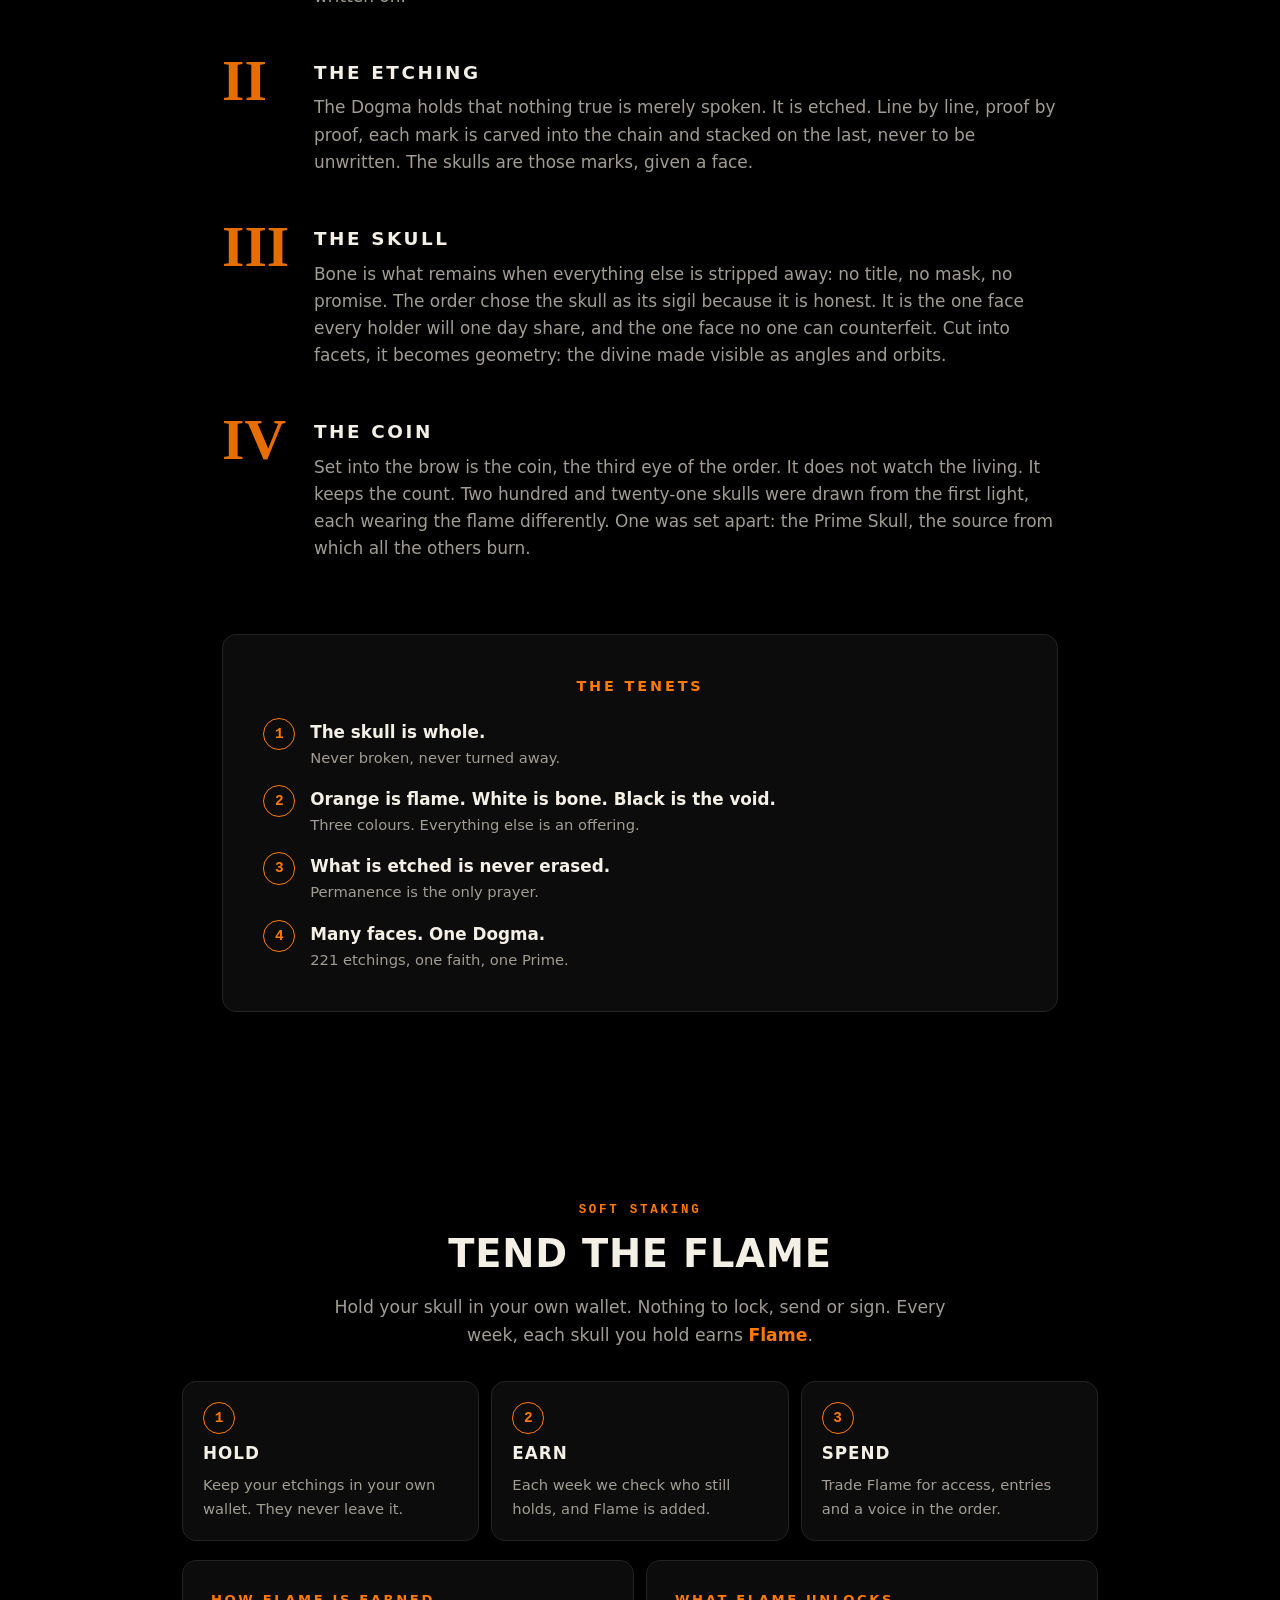
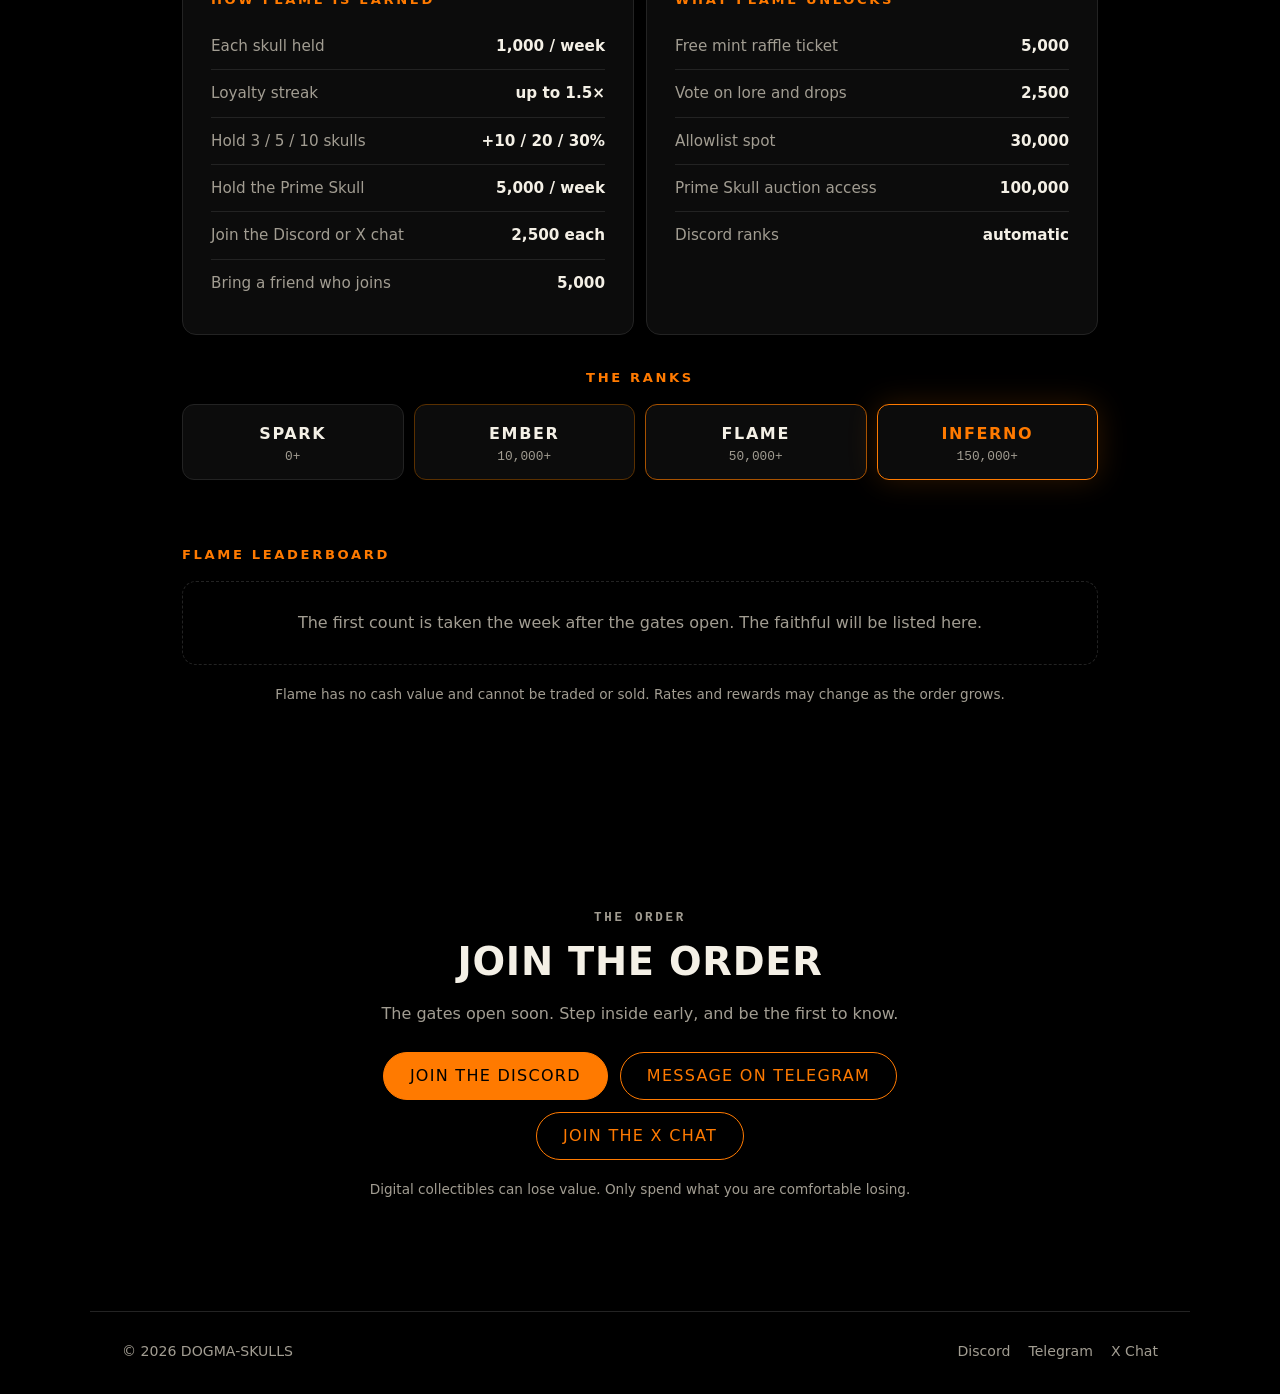
==== commit 0c6f1908: "Add a Flame leaderboard fed by flame.json Co-Authored-By: Claude Opus 5.5 (1M context) <noreply@anth" ====
--- a/index.html
+++ b/index.html
@@ -79,7 +79,7 @@
 .footer a{text-decoration:none}.footer a:hover{color:var(--orange)}
 
 @media (max-width:900px){.row{grid-template-columns:repeat(6,1fr)}.card:nth-child(-n+3){grid-column:span 2}.card:nth-child(n+4){grid-column:span 3}}
-@media (max-width:520px){.nav nav a:nth-child(2){display:none}.row{gap:8px}.card figcaption{font-size:.62rem;padding:8px 6px}}
+@media (max-width:520px){.nav nav a:nth-child(2),.nav nav a:nth-child(4){display:none}.row{gap:8px}.card figcaption{font-size:.62rem;padding:8px 6px}}
 @media (prefers-reduced-motion:reduce){html{scroll-behavior:auto}.btn,.card{transition:none}}
 
 /* flame / soft staking */
@@ -109,13 +109,35 @@
 .ranks .top{border-color:var(--orange);box-shadow:0 0 30px rgba(255,122,0,.18)}
 .ranks .top strong{color:var(--orange)}
 @media (max-width:760px){.steps,.panels{grid-template-columns:1fr}.ranks{grid-template-columns:repeat(2,1fr)}}
+.board{margin-top:clamp(40px,7vw,64px);text-align:left}
+.board-head{display:flex;flex-wrap:wrap;justify-content:space-between;align-items:end;gap:12px;margin-bottom:1rem}
+.board-head h3{margin:0;font-size:.82rem;letter-spacing:.2em;text-transform:uppercase;color:var(--orange)}
+.board-head p{margin:0;color:var(--muted);font:500 .8rem/1.2 ui-monospace,Menlo,monospace}
+.board-find{display:flex;gap:8px;margin-bottom:12px}
+.board-find input{flex:1;min-width:0;min-height:44px;padding:0 16px;border:1px solid var(--line);border-radius:999px;background:var(--panel);color:var(--text);font:.92rem/1 inherit}
+.board-find input:focus-visible{outline:2px solid var(--orange);outline-offset:2px}
+.board-list{list-style:none;margin:0;padding:0;border:1px solid var(--line);border-radius:14px;background:var(--panel);overflow:hidden}
+.board-list li{display:grid;grid-template-columns:3rem 1fr auto auto;align-items:center;gap:12px;padding:12px 18px;border-top:1px solid var(--line)}
+.board-list li:first-child{border-top:0}
+.board-list .pos{font:700 .95rem/1 ui-monospace,Menlo,monospace;color:var(--muted)}
+.board-list li:nth-child(-n+3) .pos{color:var(--orange)}
+.board-list .who{min-width:0;overflow:hidden;text-overflow:ellipsis;white-space:nowrap}
+.board-list .who small{display:block;color:var(--muted);font:.75rem/1.4 ui-monospace,Menlo,monospace}
+.board-list .tier{font:600 .68rem/1 ui-monospace,Menlo,monospace;letter-spacing:.14em;text-transform:uppercase;color:var(--muted);border:1px solid var(--line);border-radius:999px;padding:5px 9px}
+.board-list .tier.ember{border-color:#5a3000}
+.board-list .tier.flame{border-color:#a85200;color:var(--orange-soft)}
+.board-list .tier.inferno{border-color:var(--orange);color:var(--orange)}
+.board-list .pts{font:700 .95rem/1 ui-monospace,Menlo,monospace;text-align:right;white-space:nowrap}
+.board-list li.hit{background:rgba(255,122,0,.10)}
+.board-empty{margin:0;padding:28px 18px;border:1px dashed var(--line);border-radius:14px;text-align:center;color:var(--muted)}
+@media (max-width:520px){.board-list li{grid-template-columns:2.2rem 1fr auto;padding:12px 14px}.board-list .tier{display:none}}
 </style>
 </head>
 <body>
 
 <header class="nav" id="top">
   <a class="brand" href="#top" aria-label="Back to top"><img src="[data-uri]" width="32" height="32" alt=""><span>DOGMA-SKULLS</span></a>
-  <nav aria-label="Primary"><a href="#lore">Dogma</a><a href="#previews">Previews</a><a href="#flame">Flame</a><a href="#join">Join</a></nav>
+  <nav aria-label="Primary"><a href="#lore">Dogma</a><a href="#previews">Previews</a><a href="#flame">Flame</a><a href="#leaderboard">Leaderboard</a><a href="#join">Join</a></nav>
 </header>
 
 <main>
@@ -228,6 +250,56 @@
       <div><strong>Flame</strong><span>50,000+</span></div>
       <div class="top"><strong>Inferno</strong><span>150,000+</span></div>
     </div>
+    <div class="board" id="leaderboard">
+      <div class="board-head">
+        <h3>Flame Leaderboard</h3>
+        <p id="board-updated"></p>
+      </div>
+      <form class="board-find" id="board-find" role="search" hidden>
+        <input id="board-q" type="search" placeholder="Find your wallet or name" aria-label="Find your wallet or name" autocomplete="off" spellcheck="false">
+        <button class="btn" type="submit">Find</button>
+      </form>
+      <ol class="board-list" id="board-list" hidden></ol>
+      <p class="board-empty" id="board-empty">The first count is taken the week after the gates open. The faithful will be listed here.</p>
+    </div>
+    <script>
+    (function(){
+      var TIERS=[[150000,'Inferno'],[50000,'Flame'],[10000,'Ember'],[0,'Spark']],SHOW=25;
+      var list=document.getElementById('board-list'),empty=document.getElementById('board-empty'),
+          find=document.getElementById('board-find'),q=document.getElementById('board-q'),upd=document.getElementById('board-updated'),rows=[];
+      function tier(n){for(var i=0;i<TIERS.length;i++)if(n>=TIERS[i][0])return TIERS[i][1]}
+      function short(w){return w&&w.length>16?w.slice(0,8)+'\u2026'+w.slice(-6):(w||'')}
+      function el(tag,cls,text){var e=document.createElement(tag);if(cls)e.className=cls;if(text!=null)e.textContent=text;return e}
+      function render(hit){
+        list.textContent='';
+        rows.forEach(function(r,i){
+          if(i>=SHOW&&i!==hit)return;
+          var li=el('li',i===hit?'hit':''),who=el('span','who',r.name||short(r.wallet)),t=tier(r.flame);
+          if(r.name&&r.wallet)who.appendChild(el('small','',short(r.wallet)));
+          if(r.skulls)who.appendChild(el('small','',r.skulls+(r.skulls===1?' skull':' skulls')));
+          li.append(el('span','pos','#'+(i+1)),who,el('span','tier '+t.toLowerCase(),t),el('span','pts',r.flame.toLocaleString('en-US')));
+          list.appendChild(li);
+        });
+      }
+      find.addEventListener('submit',function(e){
+        e.preventDefault();
+        var s=q.value.trim().toLowerCase(),hit=-1;
+        if(s)rows.some(function(r,i){if((r.wallet||'').toLowerCase()===s||(r.name||'').toLowerCase().indexOf(s)>-1||(r.wallet||'').toLowerCase().indexOf(s)>-1){hit=i;return true}});
+        render(hit);
+        empty.hidden=!(s&&hit<0);
+        if(s&&hit<0)empty.textContent='No holder matches that. The count is taken weekly, so check back after the next one.';
+        if(hit>-1)list.querySelector('.hit').scrollIntoView({block:'nearest',behavior:'smooth'});
+      });
+      fetch('flame.json',{cache:'no-cache'}).then(function(r){return r.ok?r.json():null}).then(function(d){
+        if(!d||!Array.isArray(d.holders))return;
+        rows=d.holders.filter(function(r){return r&&typeof r.flame==='number'&&(r.wallet||r.name)})
+          .sort(function(a,b){return b.flame-a.flame});
+        if(!rows.length)return;
+        if(d.updated)upd.textContent='Count of '+d.updated;
+        render(-1);list.hidden=false;find.hidden=false;empty.hidden=true;
+      }).catch(function(){});
+    })();
+    </script>
     <p class="fine">Flame has no cash value and cannot be traded or sold. Rates and rewards may change as the order grows.</p>
   </section>
 
